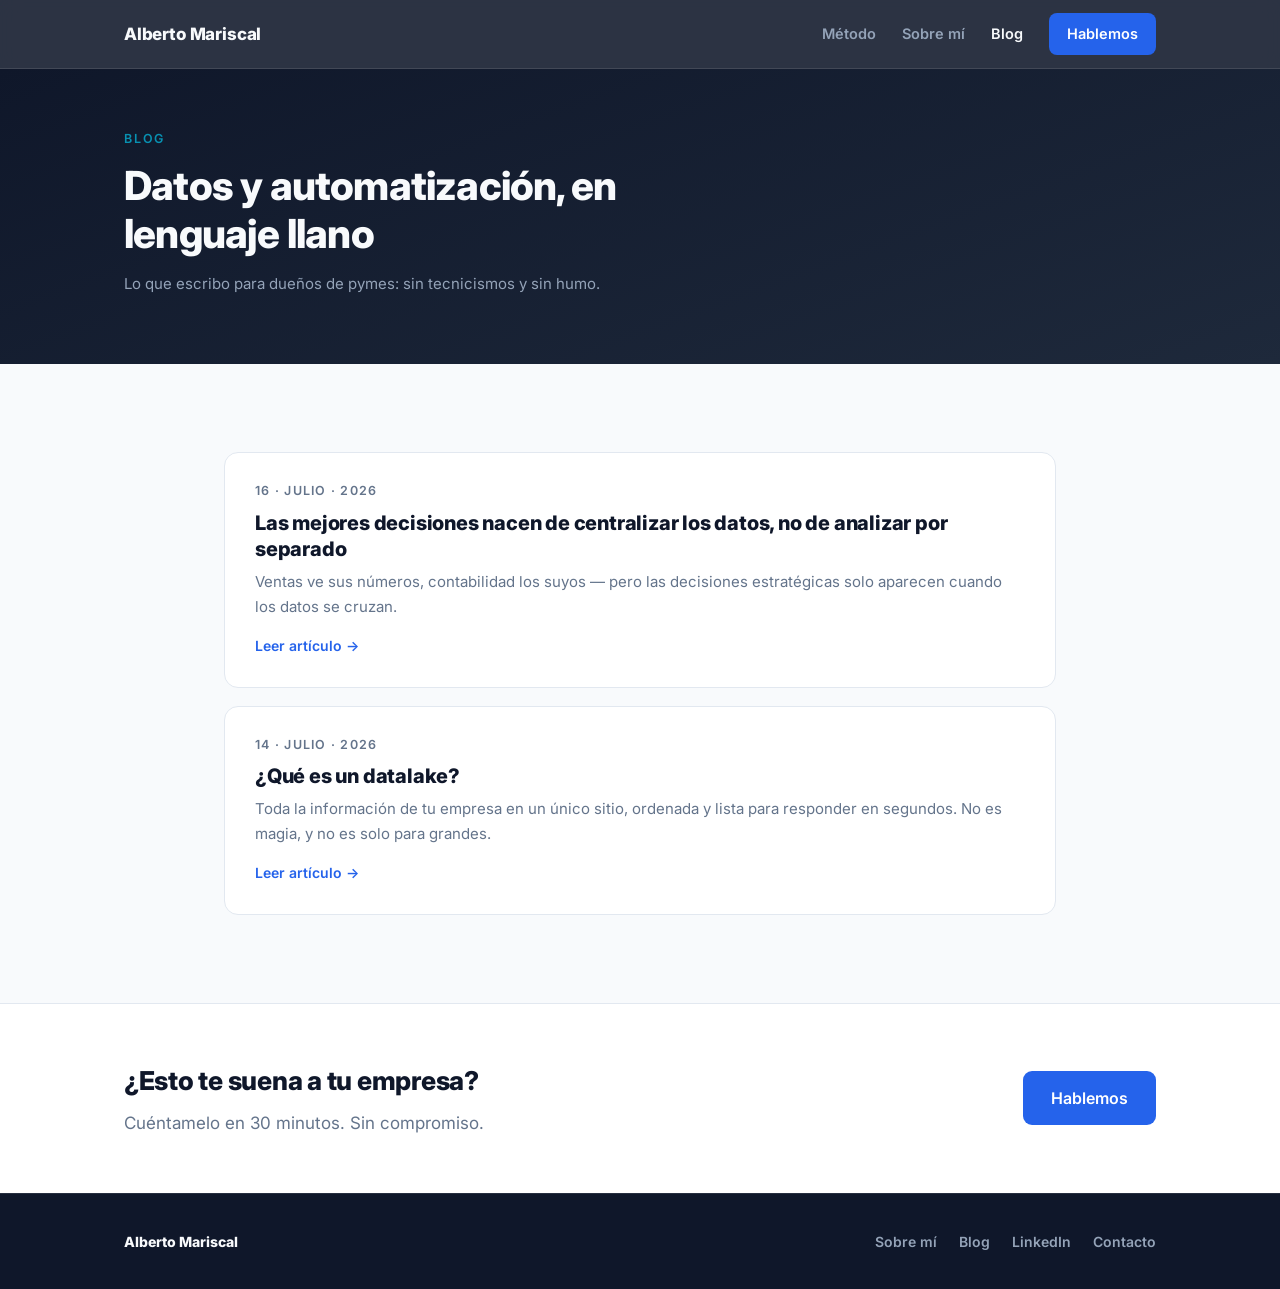
==== blog/index.html @ eb4ed60f "Primera versión de la web de consultoría Sitio generado con el brief inicial, ajustado tras revisión" ====
<!DOCTYPE html>
<html lang="es">
<head>
<meta charset="UTF-8">
<meta name="viewport" content="width=device-width, initial-scale=1">
<title>Blog — Alberto Mariscal</title>
<link rel="preconnect" href="https://fonts.googleapis.com">
<link rel="preconnect" href="https://fonts.gstatic.com" crossorigin>
<link href="https://fonts.googleapis.com/css2?family=Inter:wght@400;600;800&display=swap" rel="stylesheet">
<link rel="stylesheet" href="../styles.css">
<script src="../script.js" defer></script>
</head>
<body>
<header class="site-header">
  <div class="container header-inner">
    <a class="brand" href="../index.html">Alberto Mariscal</a>
    <nav class="nav">
      <a href="../index.html#metodo" class="hide-m">Método</a>
      <a href="../sobre-mi.html">Sobre mí</a>
      <a href="index.html" aria-current="page">Blog</a>
      <a href="../index.html#contacto" class="btn-nav">Hablemos</a>
    </nav>
  </div>
</header>

<div class="page-head">
  <div class="container page-head-inner">
    <p class="kicker">Blog</p>
    <h1>Datos y automatización, en lenguaje llano</h1>
    <p class="meta">Lo que escribo para dueños de pymes: sin tecnicismos y sin humo.</p>
  </div>
</div>

<main class="section">
  <div class="container narrow">
    <div class="post-list single-col">
      <a class="post-card reveal" href="centralizar-los-datos.html">
        <p class="date">16 · Julio · 2026</p>
        <h3>Las mejores decisiones nacen de centralizar los datos, no de analizar por separado</h3>
        <p>Ventas ve sus números, contabilidad los suyos — pero las decisiones estratégicas solo aparecen cuando los datos se cruzan.</p>
        <span class="read">Leer artículo →</span>
      </a>
      <a class="post-card reveal" href="que-es-un-datalake.html">
        <p class="date">14 · Julio · 2026</p>
        <h3>¿Qué es un datalake?</h3>
        <p>Toda la información de tu empresa en un único sitio, ordenada y lista para responder en segundos. No es magia, y no es solo para grandes.</p>
        <span class="read">Leer artículo →</span>
      </a>
    </div>
  </div>
</main>

<div class="cta-band">
  <div class="container cta-band-inner">
    <div>
      <h2>¿Esto te suena a tu empresa?</h2>
      <p>Cuéntamelo en 30 minutos. Sin compromiso.</p>
    </div>
    <a class="btn" href="../index.html#contacto">Hablemos</a>
  </div>
</div>

<footer class="site-footer">
  <div class="container footer-inner">
    <span class="name">Alberto Mariscal</span>
    <div class="footer-links">
      <a href="../sobre-mi.html">Sobre mí</a>
      <a href="index.html">Blog</a>
      <a href="https://www.linkedin.com/in/CAMBIA-ESTE-PERFIL" target="_blank" rel="noopener">LinkedIn</a>
      <a href="../index.html#contacto">Contacto</a>
    </div>
  </div>
</footer>
</body>
</html>
---- styles.css ----
/* Alberto Mariscal — consultoría de datos y automatización */
:root{
  --dark-1:#0F172A;--dark-2:#1E293B;--dark-3:#233045;
  --light:#F8FAFC;
  --accent:#2563EB;--accent-2:#0891B2;
  --text-dark:#0F172A;--text-mid:#64748B;
  --on-dark:#F8FAFC;--on-dark-mid:#94A3B8;
  --line:#E2E8F0;--line-dark:rgba(248,250,252,.1);
}
*{margin:0;padding:0;box-sizing:border-box}
html{-webkit-text-size-adjust:100%;scroll-behavior:smooth}
body{font-family:"Inter",system-ui,-apple-system,sans-serif;background:var(--light);color:var(--text-dark);line-height:1.65;font-size:17px}
a{color:var(--accent);text-decoration:none}
a:hover{color:var(--accent-2)}
img{max-width:100%;display:block}
.container{max-width:1080px;margin:0 auto;padding:0 24px}
.narrow{max-width:880px}

/* ---------- Header ---------- */
.site-header{position:sticky;top:0;z-index:50;background:rgba(15,23,42,.88);backdrop-filter:blur(10px);border-bottom:1px solid var(--line-dark)}
.header-inner{display:flex;align-items:center;justify-content:space-between;height:68px}
.brand{font-weight:800;font-size:17px;letter-spacing:-.01em;color:var(--on-dark)}
.brand:hover{color:var(--on-dark)}
.nav{display:flex;gap:26px;align-items:center}
.nav a{font-weight:600;font-size:14.5px;color:var(--on-dark-mid)}
.nav a:hover,.nav a[aria-current="page"]{color:var(--on-dark)}
.nav .btn-nav{background:var(--accent);color:#fff;padding:9px 18px;border-radius:8px}
.nav .btn-nav:hover{background:#1D4ED8;color:#fff}

/* ---------- Botones ---------- */
.btn{display:inline-block;background:var(--accent);color:#fff;font-weight:600;font-size:16px;padding:14px 28px;border-radius:9px;transition:background .15s}
.btn:hover{background:#1D4ED8;color:#fff}
.btn-outline{display:inline-block;font-weight:600;font-size:16px;padding:13px 26px;border-radius:9px;border:1px solid rgba(248,250,252,.25);color:var(--on-dark)}
.btn-outline:hover{border-color:var(--on-dark);color:var(--on-dark)}
.btn-outline.on-light{border-color:#CBD5E1;color:var(--text-dark)}
.btn-outline.on-light:hover{border-color:var(--accent);color:var(--accent)}

/* ---------- Hero ---------- */
.hero{background:linear-gradient(160deg,var(--dark-1) 0%,var(--dark-2) 100%);color:var(--on-dark);position:relative;overflow:hidden}
.hero::before{content:"";position:absolute;inset:0;background:
  linear-gradient(rgba(248,250,252,.025) 1px,transparent 1px),
  linear-gradient(90deg,rgba(248,250,252,.025) 1px,transparent 1px);
  background-size:56px 56px;pointer-events:none}
.hero-inner{position:relative;display:flex;align-items:center;gap:64px;padding-top:80px;padding-bottom:88px}
.hero-copy{flex:1;min-width:0}
.eyebrow{display:inline-block;font-size:12.5px;font-weight:600;letter-spacing:.14em;text-transform:uppercase;color:var(--accent-2);border:1px solid rgba(8,145,178,.4);border-radius:999px;padding:6px 14px;margin-bottom:22px}
.hero h1{font-weight:800;font-size:54px;line-height:1.1;letter-spacing:-.025em;margin-bottom:20px}
.hero h1 .hl{color:var(--accent-2)}
.hero .sub{font-size:19px;color:var(--on-dark-mid);max-width:54ch;margin-bottom:34px}
.hero .sub strong{color:var(--on-dark);font-weight:600}
.hero-ctas{display:flex;gap:14px;flex-wrap:wrap;align-items:center}
.hero-note{margin-top:18px;font-size:14px;color:var(--on-dark-mid)}
.hero-photo-wrap{flex:none;position:relative}
.hero-photo{width:300px;height:300px;border-radius:24px;object-fit:cover;position:relative;z-index:1;border:1px solid var(--line-dark)}
.hero-photo-wrap::after{content:"";position:absolute;inset:-14px -14px auto auto;width:120px;height:120px;border-radius:20px;border:1px solid rgba(8,145,178,.45);z-index:0}
.hero-photo-wrap::before{content:"";position:absolute;inset:auto auto -14px -14px;width:120px;height:120px;border-radius:20px;background:rgba(37,99,235,.18);z-index:0}
.photo-tag{position:absolute;z-index:2;left:-18px;bottom:26px;background:var(--dark-1);border:1px solid var(--line-dark);border-radius:10px;padding:10px 16px;font-size:13.5px;line-height:1.4}
.photo-tag strong{display:block;font-weight:800;font-size:14.5px}
.photo-tag span{color:var(--on-dark-mid)}

/* ---------- Stats strip ---------- */
.stats{background:var(--dark-1);border-top:1px solid var(--line-dark);color:var(--on-dark);position:relative}
.stats-inner{display:grid;grid-template-columns:repeat(3,1fr);gap:28px;padding-top:40px;padding-bottom:40px}
.stat .num{font-weight:800;font-size:34px;letter-spacing:-.02em;line-height:1.1}
.stat .num em{font-style:normal;color:var(--accent-2)}
.stat p{font-size:14.5px;color:var(--on-dark-mid);margin-top:6px;max-width:30ch}

/* ---------- Secciones ---------- */
.section{padding:88px 0}
.section.alt{background:#fff;border-top:1px solid var(--line);border-bottom:1px solid var(--line)}
.kicker{font-size:12.5px;font-weight:600;letter-spacing:.14em;text-transform:uppercase;color:var(--accent);margin-bottom:12px}
.section h2{font-weight:800;font-size:36px;letter-spacing:-.02em;line-height:1.2;margin-bottom:14px;max-width:24ch}
.section .lead-sub{color:var(--text-mid);font-size:18px;max-width:60ch;margin-bottom:48px}

/* ---------- Dolores ---------- */
.pain-grid{display:grid;grid-template-columns:repeat(2,1fr);gap:18px}
.pain{background:#fff;border:1px solid var(--line);border-radius:14px;padding:26px 28px}
.section.alt .pain{background:var(--light)}
.pain .mark{width:34px;height:34px;border-radius:9px;background:rgba(37,99,235,.1);color:var(--accent);font-weight:800;font-size:15px;display:flex;align-items:center;justify-content:center;margin-bottom:16px}
.pain h3{font-weight:800;font-size:18px;letter-spacing:-.01em;margin-bottom:8px;line-height:1.35}
.pain p{font-size:15px;color:var(--text-mid)}
.pain-cta{margin-top:36px;font-size:16.5px}
.pain-cta strong{font-weight:800}

/* ---------- Roadmap / método ---------- */
.roadmap{display:grid;grid-template-columns:repeat(4,1fr);gap:0;margin:52px 0 8px;position:relative}
.roadmap::before{content:"";position:absolute;top:17px;left:12.5%;right:12.5%;height:2px;background:var(--line)}
.step{position:relative;padding:0 18px;text-align:center}
.step .dot{width:36px;height:36px;border-radius:50%;margin:0 auto 18px;display:flex;align-items:center;justify-content:center;font-weight:800;font-size:14px;position:relative;z-index:1;background:#fff;border:2px solid var(--line);color:var(--text-mid)}
.step.done .dot{background:var(--accent);border-color:var(--accent);color:#fff}
.step.current .dot{background:#fff;border-color:var(--accent);color:var(--accent);box-shadow:0 0 0 5px rgba(37,99,235,.14)}
.step .when{font-size:12px;font-weight:600;letter-spacing:.1em;text-transform:uppercase;color:var(--accent-2);margin-bottom:6px}
.step h4{font-weight:800;font-size:16.5px;letter-spacing:-.01em;margin-bottom:6px;line-height:1.3}
.step p{font-size:14px;color:var(--text-mid)}
.progress-wrap{max-width:560px;margin:44px auto 0;text-align:center}
.progress-label{display:flex;justify-content:space-between;font-size:13px;font-weight:600;color:var(--text-mid);margin-bottom:8px}
.progress-label .pl-right{color:var(--accent)}
.progress-bar{height:8px;border-radius:999px;background:var(--line);overflow:hidden}
.progress-fill{height:100%;width:0;border-radius:999px;background:linear-gradient(90deg,var(--accent),var(--accent-2));transition:width 1.2s cubic-bezier(.22,1,.36,1)}

/* ---------- Veredicto (3 salidas) ---------- */
.verdict-grid{display:grid;grid-template-columns:repeat(3,1fr);gap:18px;margin-top:44px}
.verdict{border:1px solid var(--line);border-radius:14px;padding:28px;background:#fff}
.verdict .tag{display:inline-block;font-size:11.5px;font-weight:600;letter-spacing:.12em;text-transform:uppercase;border-radius:999px;padding:5px 12px;margin-bottom:16px}
.verdict:nth-child(1) .tag{background:rgba(37,99,235,.1);color:var(--accent)}
.verdict:nth-child(2) .tag{background:rgba(8,145,178,.1);color:var(--accent-2)}
.verdict:nth-child(3) .tag{background:rgba(15,23,42,.06);color:var(--text-dark)}
.verdict h3{font-weight:800;font-size:19px;letter-spacing:-.01em;margin-bottom:8px}
.verdict p{font-size:15px;color:var(--text-mid)}

/* ---------- Implementación / hitos ---------- */
.milestones{margin-top:44px;display:grid;gap:0}
.milestone{display:flex;gap:22px;position:relative;padding-bottom:34px}
.milestone:last-child{padding-bottom:0}
.milestone::before{content:"";position:absolute;left:17px;top:38px;bottom:4px;width:2px;background:var(--line)}
.milestone:last-child::before{display:none}
.m-dot{flex:none;width:36px;height:36px;border-radius:50%;display:flex;align-items:center;justify-content:center;font-weight:800;font-size:14px;background:#fff;border:2px solid var(--line);color:var(--text-mid);position:relative;z-index:1}
.milestone.done .m-dot{background:var(--accent);border-color:var(--accent);color:#fff}
.m-body h4{font-weight:800;font-size:17px;letter-spacing:-.01em}
.m-body .m-state{display:inline-block;font-size:11.5px;font-weight:600;letter-spacing:.1em;text-transform:uppercase;border-radius:999px;padding:3px 10px;margin-left:10px;vertical-align:2px}
.m-state.ok{background:rgba(8,145,178,.1);color:var(--accent-2)}
.m-state.wip{background:rgba(37,99,235,.1);color:var(--accent)}
.m-body p{font-size:15px;color:var(--text-mid);margin-top:5px;max-width:56ch}

/* ---------- Diferencial (comparativa) ---------- */
.compare{display:grid;grid-template-columns:repeat(3,1fr);gap:18px;margin-top:44px}
.comp{border:1px solid var(--line);border-radius:14px;padding:28px;background:#fff}
.comp.me{border-color:var(--accent);box-shadow:0 8px 30px rgba(37,99,235,.1)}
.comp h3{font-weight:800;font-size:17px;letter-spacing:-.01em;margin-bottom:16px}
.comp.me h3{color:var(--accent)}
.comp ul{list-style:none;display:grid;gap:11px}
.comp li{font-size:14.5px;color:var(--text-mid);padding-left:22px;position:relative}
.comp li::before{content:"—";position:absolute;left:0;color:#CBD5E1}
.comp.me li{color:var(--text-dark)}
.comp.me li::before{content:"✓";color:var(--accent-2);font-weight:800}

/* ---------- Garantía ---------- */
.guarantee{background:linear-gradient(160deg,var(--dark-1) 0%,var(--dark-2) 100%);color:var(--on-dark)}
.guarantee-inner{padding-top:72px;padding-bottom:72px;text-align:center}
.guarantee .kicker{color:var(--accent-2)}
.guarantee h2{font-weight:800;font-size:34px;letter-spacing:-.02em;line-height:1.25;max-width:26ch;margin:0 auto 16px}
.guarantee p{color:var(--on-dark-mid);max-width:56ch;margin:0 auto 32px}

/* ---------- Sobre mí teaser ---------- */
.about-teaser{display:flex;gap:56px;align-items:center}
.about-teaser .photo{width:240px;flex:none;border-radius:18px;overflow:hidden}
.about-teaser .photo img{width:100%;aspect-ratio:1/1;object-fit:cover}
.about-teaser p{color:var(--text-mid);margin-bottom:18px;max-width:56ch}
.about-teaser p strong{color:var(--text-dark)}

/* ---------- Blog cards ---------- */
.post-list{display:grid;grid-template-columns:1fr 1fr;gap:18px}
.post-list.single-col{grid-template-columns:1fr}
.post-card{display:block;background:#fff;border:1px solid var(--line);border-radius:14px;padding:28px 30px;color:var(--text-dark);transition:border-color .15s,transform .15s}
.post-card:hover{border-color:var(--accent);color:var(--text-dark);transform:translateY(-2px)}
.post-card .date{font-size:12.5px;font-weight:600;letter-spacing:.1em;text-transform:uppercase;color:var(--text-mid);margin-bottom:8px}
.post-card h3{font-weight:800;font-size:20px;letter-spacing:-.01em;line-height:1.3;margin-bottom:8px}
.post-card p{color:var(--text-mid);font-size:15px}
.post-card .read{display:inline-block;margin-top:14px;font-weight:600;font-size:14px;color:var(--accent)}

/* ---------- Contacto ---------- */
.contact{background:linear-gradient(160deg,var(--dark-1) 0%,var(--dark-2) 100%);color:var(--on-dark)}
.contact-inner{display:grid;grid-template-columns:1fr 1fr;gap:64px;padding-top:88px;padding-bottom:88px}
.contact .kicker{color:var(--accent-2)}
.contact h2{font-weight:800;font-size:36px;letter-spacing:-.02em;line-height:1.2;margin-bottom:16px}
.contact .contact-sub{color:var(--on-dark-mid);margin-bottom:30px;max-width:44ch}
.contact-alt{display:grid;gap:14px}
.contact-alt a{display:flex;align-items:center;gap:14px;border:1px solid var(--line-dark);border-radius:12px;padding:16px 20px;color:var(--on-dark);font-weight:600;font-size:15.5px}
.contact-alt a:hover{border-color:var(--accent-2);color:var(--on-dark)}
.contact-alt .ico{flex:none;width:34px;height:34px;border-radius:9px;background:rgba(37,99,235,.16);color:var(--accent-2);display:flex;align-items:center;justify-content:center;font-weight:800;font-size:13px}
.contact-alt small{display:block;font-weight:400;color:var(--on-dark-mid);font-size:13px}
.form{display:grid;gap:14px}
.form label{font-size:13.5px;font-weight:600;color:var(--on-dark-mid);display:grid;gap:7px}
.form input,.form textarea{width:100%;background:rgba(248,250,252,.05);border:1px solid var(--line-dark);border-radius:9px;padding:13px 15px;color:var(--on-dark);font:inherit;font-size:15px}
.form input:focus,.form textarea:focus{outline:none;border-color:var(--accent)}
.form textarea{min-height:110px;resize:vertical}
.form .btn{width:100%;text-align:center;border:none;cursor:pointer;font-family:inherit}
.form-note{font-size:13px;color:var(--on-dark-mid)}

/* ---------- Página interior ---------- */
.page-head{background:linear-gradient(160deg,var(--dark-1) 0%,var(--dark-2) 100%);color:var(--on-dark)}
.page-head-inner{padding-top:60px;padding-bottom:68px}
.page-head .kicker{color:var(--accent-2)}
.page-head h1{font-weight:800;font-size:40px;line-height:1.2;letter-spacing:-.02em;max-width:24ch}
.page-head .meta{margin-top:14px;font-size:15px;color:var(--on-dark-mid)}
.prose{max-width:680px;padding-top:64px;padding-bottom:88px}
.prose p{margin-bottom:24px}
.prose p:last-child{margin-bottom:0}
.prose .lead{font-size:19px;font-weight:600;line-height:1.6}
.prose h2{font-weight:800;font-size:22px;letter-spacing:-.01em;margin:40px 0 14px}
.prose figure{margin:36px 0}
.prose figure img{border-radius:12px;border:1px solid var(--line)}
.prose figcaption{margin-top:10px;font-size:14px;color:var(--text-mid)}
.about-layout{display:flex;gap:56px;align-items:flex-start;padding-top:64px;padding-bottom:40px}
.about-photo{width:230px;flex:none;border-radius:16px;overflow:hidden}
.about-photo img{width:100%;aspect-ratio:1/1;object-fit:cover}
.about-body{max-width:600px}
.about-body p{margin-bottom:24px}
.about-facts{display:grid;grid-template-columns:repeat(3,1fr);gap:18px;padding-top:24px;padding-bottom:88px}
.fact{border:1px solid var(--line);border-radius:14px;padding:24px 26px;background:#fff}
.fact h3{font-weight:800;font-size:16.5px;letter-spacing:-.01em;margin-bottom:6px}
.fact p{font-size:14.5px;color:var(--text-mid)}

/* ---------- CTA banda final de páginas interiores ---------- */
.cta-band{background:#fff;border-top:1px solid var(--line)}
.cta-band-inner{padding-top:56px;padding-bottom:56px;display:flex;align-items:center;justify-content:space-between;gap:32px;flex-wrap:wrap}
.cta-band h2{font-weight:800;font-size:26px;letter-spacing:-.01em;max-width:26ch}
.cta-band p{color:var(--text-mid);margin-top:6px}

/* ---------- Footer ---------- */
.site-footer{background:var(--dark-1);color:var(--on-dark-mid);border-top:1px solid var(--line-dark)}
.footer-inner{display:flex;align-items:center;justify-content:space-between;gap:20px;padding-top:36px;padding-bottom:36px;font-size:14px;flex-wrap:wrap}
.footer-inner .name{font-weight:800;color:var(--on-dark)}
.footer-links{display:flex;gap:22px}
.footer-links a{color:var(--on-dark-mid);font-weight:600}
.footer-links a:hover{color:var(--on-dark)}

/* ---------- Reveal ---------- */
.reveal{opacity:0;transform:translateY(18px);transition:opacity .6s ease,transform .6s ease}
.reveal.in{opacity:1;transform:none}

/* ---------- Responsive ---------- */
@media (max-width:900px){
  .pain-grid,.verdict-grid,.compare{grid-template-columns:1fr 1fr}
  .roadmap{grid-template-columns:1fr 1fr;gap:32px 0}
  .roadmap::before{display:none}
  .contact-inner{grid-template-columns:1fr;gap:48px}
}
@media (max-width:680px){
  .hero-inner{flex-direction:column-reverse;text-align:center;gap:44px;padding-top:56px;padding-bottom:64px}
  .hero h1{font-size:38px}
  .hero .sub{margin-left:auto;margin-right:auto}
  .hero-ctas{justify-content:center}
  .hero-photo{width:230px;height:230px}
  .photo-tag{left:50%;transform:translateX(-50%);bottom:-18px;white-space:nowrap}
  .stats-inner{grid-template-columns:1fr;gap:22px;padding-top:32px;padding-bottom:32px}
  .section{padding:60px 0}
  .section h2{font-size:28px}
  .pain-grid,.verdict-grid,.compare,.roadmap{grid-template-columns:1fr}
  .step{text-align:left;display:flex;gap:16px;padding:0}
  .step .dot{margin:0}
  .about-teaser,.about-layout{flex-direction:column;gap:36px}
  .about-facts{grid-template-columns:1fr}
  .post-list{grid-template-columns:1fr}
  .page-head h1{font-size:29px}
  .nav{gap:14px}
  .nav .hide-m{display:none}
  .guarantee h2,.contact h2{font-size:27px}
}
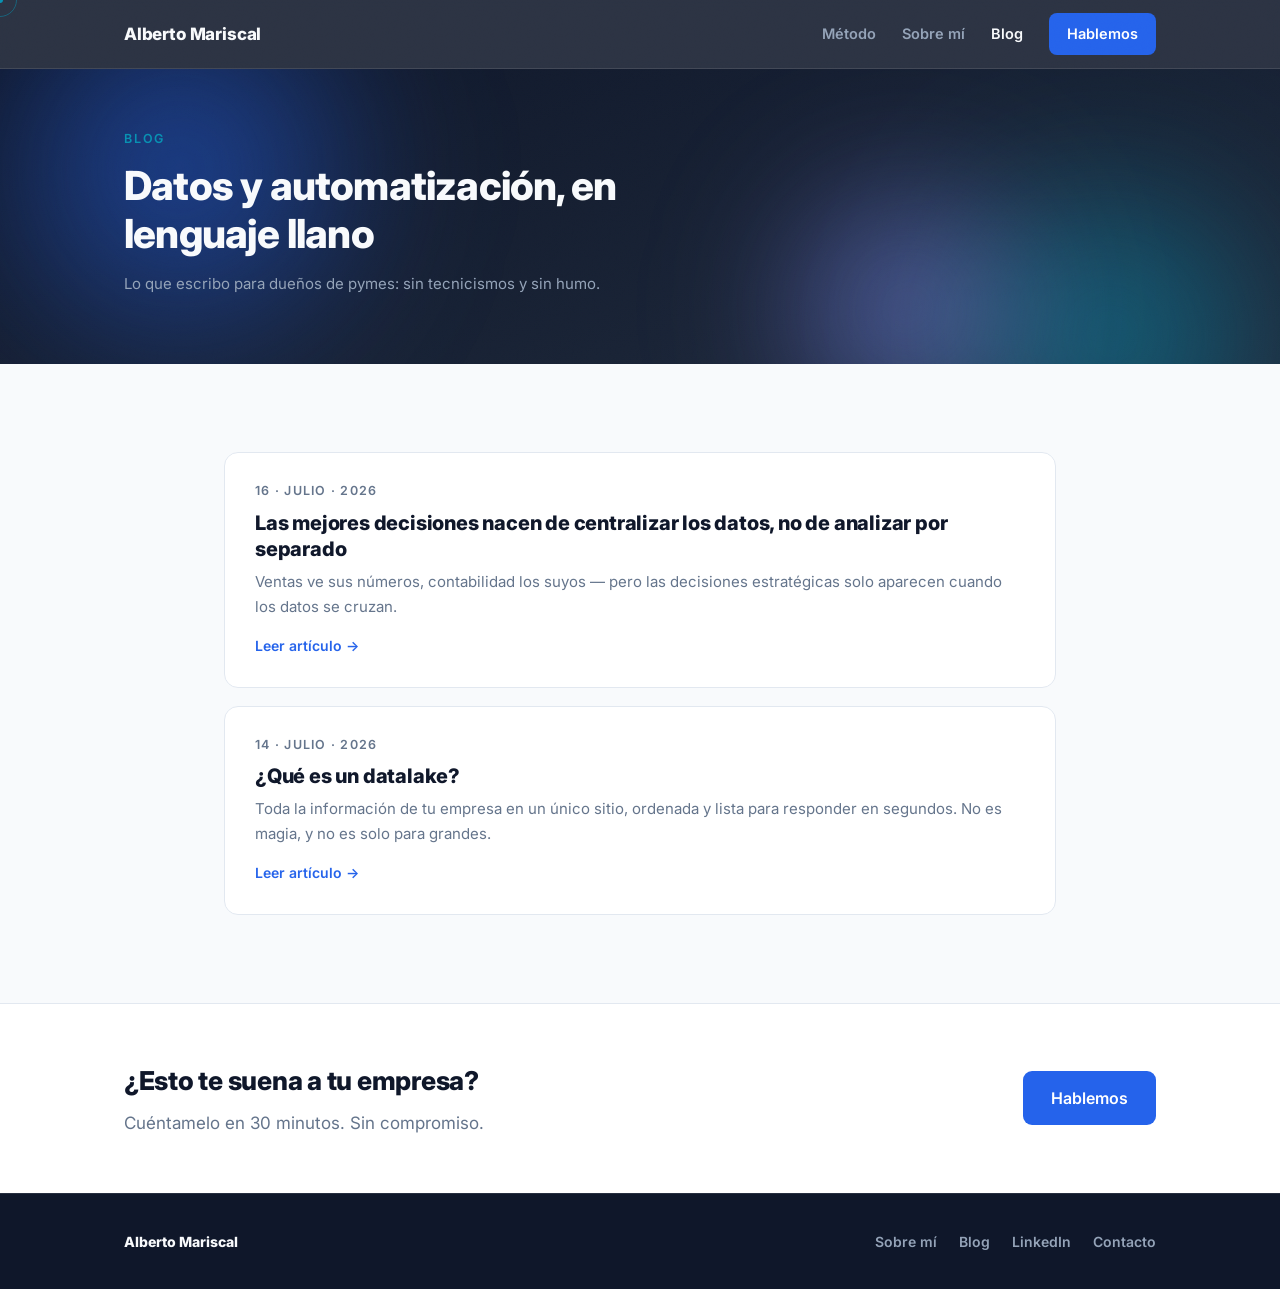
==== commit 74aaca76: "Rediseño visual: fondo aurora animado, cursor personalizado, botones magnéticos Añade capa de dinami" ====
--- a/blog/index.html
+++ b/blog/index.html
@@ -11,6 +11,8 @@
 <script src="../script.js" defer></script>
 </head>
 <body>
+<div class="scroll-progress"></div>
+<div class="grain"></div>
 <header class="site-header">
   <div class="container header-inner">
     <a class="brand" href="../index.html">Alberto Mariscal</a>
@@ -24,6 +26,7 @@
 </header>
 
 <div class="page-head">
+  <div class="aurora"><span></span><span></span><span></span></div>
   <div class="container page-head-inner">
     <p class="kicker">Blog</p>
     <h1>Datos y automatización, en lenguaje llano</h1>
@@ -66,7 +69,7 @@
     <div class="footer-links">
       <a href="../sobre-mi.html">Sobre mí</a>
       <a href="index.html">Blog</a>
-      <a href="https://www.linkedin.com/in/CAMBIA-ESTE-PERFIL" target="_blank" rel="noopener">LinkedIn</a>
+      <a href="https://www.linkedin.com/in/albertolmariscal/" target="_blank" rel="noopener">LinkedIn</a>
       <a href="../index.html#contacto">Contacto</a>
     </div>
   </div>
--- a/styles.css
+++ b/styles.css
@@ -40,8 +40,32 @@
 .hero::before{content:"";position:absolute;inset:0;background:
   linear-gradient(rgba(248,250,252,.025) 1px,transparent 1px),
   linear-gradient(90deg,rgba(248,250,252,.025) 1px,transparent 1px);
-  background-size:56px 56px;pointer-events:none}
-.hero-inner{position:relative;display:flex;align-items:center;gap:64px;padding-top:80px;padding-bottom:88px}
+  background-size:56px 56px;pointer-events:none;z-index:1}
+.hero-inner{position:relative;z-index:2;display:flex;align-items:center;gap:64px;padding-top:80px;padding-bottom:88px}
+
+/* ---------- Aurora (fondo animado del hero) ---------- */
+.aurora{position:absolute;inset:0;overflow:hidden;pointer-events:none;z-index:0}
+.aurora span{position:absolute;border-radius:50%;filter:blur(60px);opacity:.6;mix-blend-mode:screen;will-change:transform}
+.aurora span:nth-child(1){width:520px;height:520px;background:radial-gradient(circle,var(--accent) 0%,transparent 65%);top:-160px;left:-80px;animation:auroraFloat1 22s ease-in-out infinite}
+.aurora span:nth-child(2){width:460px;height:460px;background:radial-gradient(circle,var(--accent-2) 0%,transparent 65%);bottom:-200px;right:-60px;animation:auroraFloat2 26s ease-in-out infinite}
+.aurora span:nth-child(3){width:360px;height:360px;background:radial-gradient(circle,#818CF8 0%,transparent 65%);top:20%;right:15%;animation:auroraFloat3 30s ease-in-out infinite}
+@keyframes auroraFloat1{0%,100%{transform:translate(0,0) scale(1)}50%{transform:translate(60px,40px) scale(1.15)}}
+@keyframes auroraFloat2{0%,100%{transform:translate(0,0) scale(1)}50%{transform:translate(-50px,-30px) scale(1.1)}}
+@keyframes auroraFloat3{0%,100%{transform:translate(0,0) scale(1)}50%{transform:translate(-40px,50px) scale(.9)}}
+
+/* ---------- Textura de grano ---------- */
+.grain{position:fixed;inset:0;z-index:9998;pointer-events:none;opacity:.035;mix-blend-mode:overlay;
+  background-image:url("data:image/svg+xml;utf8,<svg xmlns='http://www.w3.org/2000/svg' width='120' height='120'><filter id='n'><feTurbulence type='fractalNoise' baseFrequency='0.85' numOctaves='2' stitchTiles='stitch'/></filter><rect width='100%25' height='100%25' filter='url(%23n)'/></svg>")}
+
+/* ---------- Barra de progreso de scroll ---------- */
+.scroll-progress{position:fixed;top:0;left:0;height:3px;width:0%;background:linear-gradient(90deg,var(--accent),var(--accent-2));z-index:9999;transition:width .1s linear}
+
+/* ---------- Cursor personalizado (solo desktop con puntero fino) ---------- */
+.cursor-dot,.cursor-ring{position:fixed;top:0;left:0;pointer-events:none;z-index:9997;border-radius:50%;transform:translate(-50%,-50%)}
+.cursor-dot{width:6px;height:6px;background:var(--accent-2)}
+.cursor-ring{width:34px;height:34px;border:1.5px solid rgba(8,145,178,.5);transition:width .2s,height .2s,border-color .2s,opacity .2s}
+.cursor-ring.hovering{width:52px;height:52px;border-color:var(--accent-2);background:rgba(8,145,178,.08)}
+body.has-custom-cursor,body.has-custom-cursor a,body.has-custom-cursor button{cursor:none}
 .hero-copy{flex:1;min-width:0}
 .eyebrow{display:inline-block;font-size:12.5px;font-weight:600;letter-spacing:.14em;text-transform:uppercase;color:var(--accent-2);border:1px solid rgba(8,145,178,.4);border-radius:999px;padding:6px 14px;margin-bottom:22px}
 .hero h1{font-weight:800;font-size:54px;line-height:1.1;letter-spacing:-.025em;margin-bottom:20px}
@@ -178,8 +202,8 @@
 .form-note{font-size:13px;color:var(--on-dark-mid)}
 
 /* ---------- Página interior ---------- */
-.page-head{background:linear-gradient(160deg,var(--dark-1) 0%,var(--dark-2) 100%);color:var(--on-dark)}
-.page-head-inner{padding-top:60px;padding-bottom:68px}
+.page-head{background:linear-gradient(160deg,var(--dark-1) 0%,var(--dark-2) 100%);color:var(--on-dark);position:relative;overflow:hidden}
+.page-head-inner{position:relative;z-index:2;padding-top:60px;padding-bottom:68px}
 .page-head .kicker{color:var(--accent-2)}
 .page-head h1{font-weight:800;font-size:40px;line-height:1.2;letter-spacing:-.02em;max-width:24ch}
 .page-head .meta{margin-top:14px;font-size:15px;color:var(--on-dark-mid)}
@@ -216,8 +240,18 @@
 .footer-links a:hover{color:var(--on-dark)}
 
 /* ---------- Reveal ---------- */
-.reveal{opacity:0;transform:translateY(18px);transition:opacity .6s ease,transform .6s ease}
-.reveal.in{opacity:1;transform:none}
+.reveal{opacity:0;transform:translateY(22px) scale(.985);filter:blur(4px);transition:opacity .7s cubic-bezier(.16,1,.3,1),transform .7s cubic-bezier(.16,1,.3,1),filter .7s cubic-bezier(.16,1,.3,1)}
+.reveal.in{opacity:1;transform:none;filter:blur(0)}
+
+/* ---------- Botones magnéticos ---------- */
+.btn,.btn-outline{position:relative;will-change:transform;transition:background .15s,transform .2s cubic-bezier(.16,1,.3,1),box-shadow .2s}
+.btn:hover{box-shadow:0 10px 30px -8px rgba(37,99,235,.5)}
+
+@media (prefers-reduced-motion:reduce){
+  .reveal{opacity:1;transform:none;filter:none;transition:none}
+  .aurora span{animation:none}
+  .btn,.btn-outline{transition:none}
+}
 
 /* ---------- Responsive ---------- */
 @media (max-width:900px){
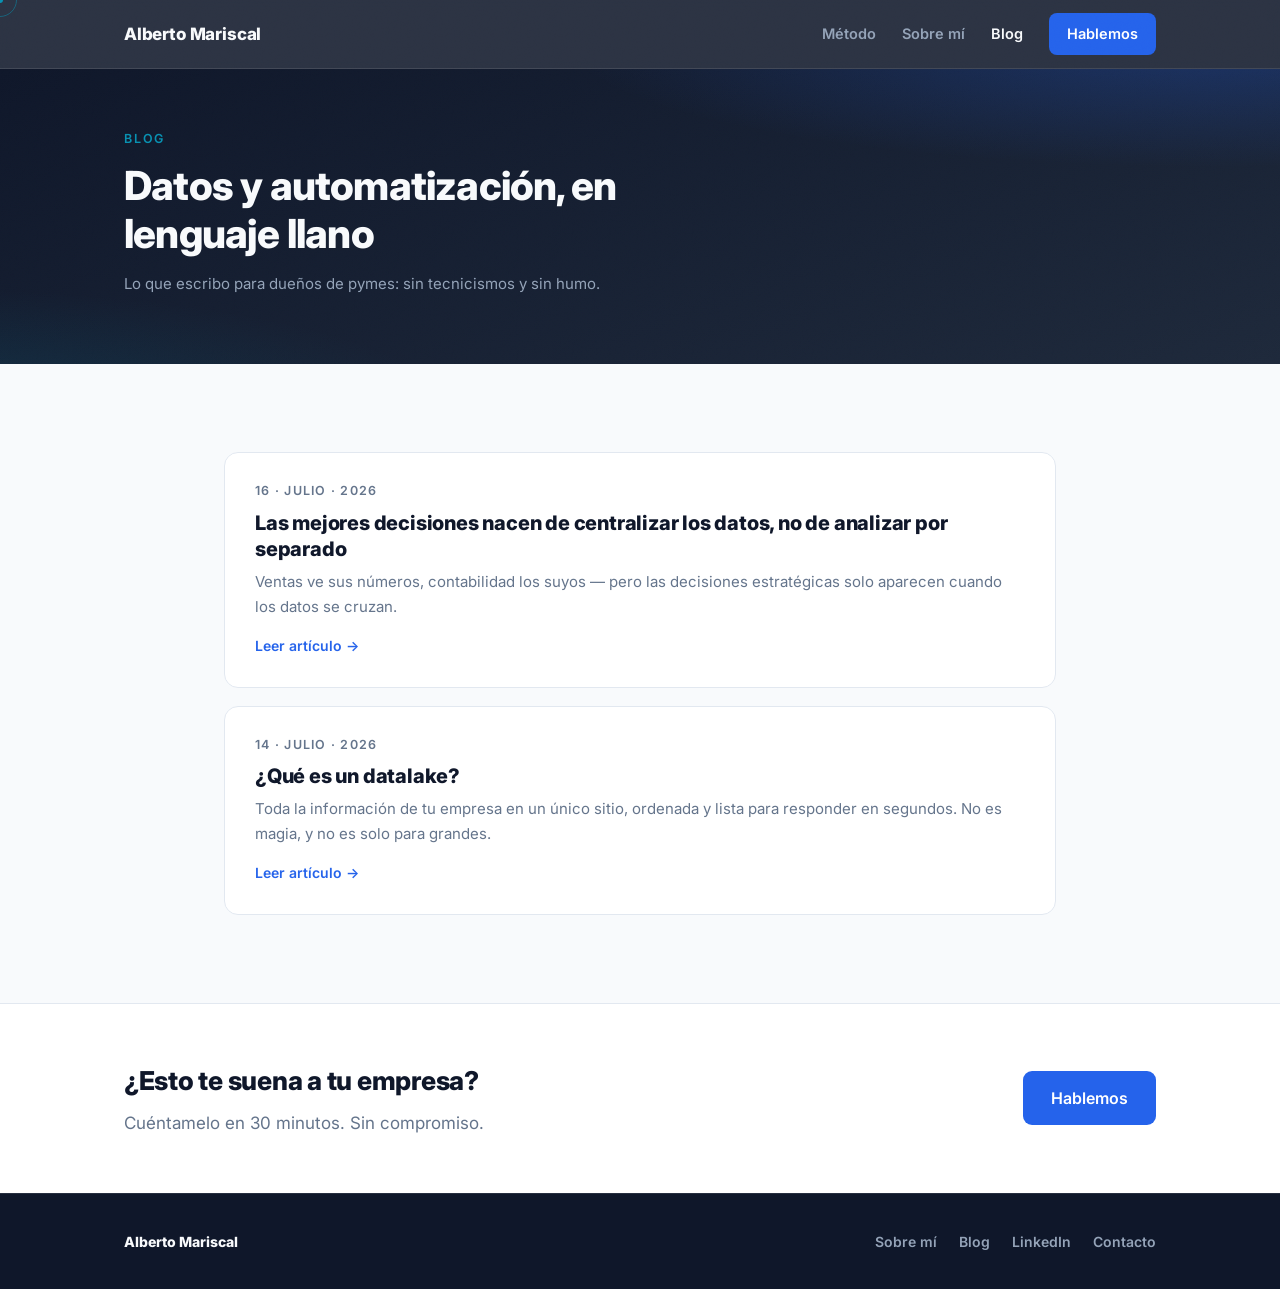
==== commit e3bc4db8: "Sustituye las "bolas" de gradiente por un wash de marca más cuidado El efecto anterior (3 círculos b" ====
--- a/blog/index.html
+++ b/blog/index.html
@@ -26,7 +26,7 @@
 </header>
 
 <div class="page-head">
-  <div class="aurora"><span></span><span></span><span></span></div>
+  <div class="aurora"><div class="spot"></div></div>
   <div class="container page-head-inner">
     <p class="kicker">Blog</p>
     <h1>Datos y automatización, en lenguaje llano</h1>
--- a/styles.css
+++ b/styles.css
@@ -43,15 +43,24 @@
   background-size:56px 56px;pointer-events:none;z-index:1}
 .hero-inner{position:relative;z-index:2;display:flex;align-items:center;gap:64px;padding-top:80px;padding-bottom:88px}
 
-/* ---------- Aurora (fondo animado del hero) ---------- */
+/* ---------- Fondo (wash de dos tonos, muy lento, sin "bolas") ---------- */
 .aurora{position:absolute;inset:0;overflow:hidden;pointer-events:none;z-index:0}
-.aurora span{position:absolute;border-radius:50%;filter:blur(60px);opacity:.6;mix-blend-mode:screen;will-change:transform}
-.aurora span:nth-child(1){width:520px;height:520px;background:radial-gradient(circle,var(--accent) 0%,transparent 65%);top:-160px;left:-80px;animation:auroraFloat1 22s ease-in-out infinite}
-.aurora span:nth-child(2){width:460px;height:460px;background:radial-gradient(circle,var(--accent-2) 0%,transparent 65%);bottom:-200px;right:-60px;animation:auroraFloat2 26s ease-in-out infinite}
-.aurora span:nth-child(3){width:360px;height:360px;background:radial-gradient(circle,#818CF8 0%,transparent 65%);top:20%;right:15%;animation:auroraFloat3 30s ease-in-out infinite}
-@keyframes auroraFloat1{0%,100%{transform:translate(0,0) scale(1)}50%{transform:translate(60px,40px) scale(1.15)}}
-@keyframes auroraFloat2{0%,100%{transform:translate(0,0) scale(1)}50%{transform:translate(-50px,-30px) scale(1.1)}}
-@keyframes auroraFloat3{0%,100%{transform:translate(0,0) scale(1)}50%{transform:translate(-40px,50px) scale(.9)}}
+.aurora::before,.aurora::after{content:"";position:absolute;inset:-20%;background-repeat:no-repeat}
+.aurora::before{
+  background:radial-gradient(60% 50% at 82% 8%,rgba(37,99,235,.28) 0%,transparent 60%);
+  animation:washDrift1 46s ease-in-out infinite;
+}
+.aurora::after{
+  background:radial-gradient(50% 45% at 8% 95%,rgba(8,145,178,.16) 0%,transparent 62%);
+  animation:washDrift2 54s ease-in-out infinite;
+}
+@keyframes washDrift1{0%,100%{transform:translate(0,0)}50%{transform:translate(-3%,4%)}}
+@keyframes washDrift2{0%,100%{transform:translate(0,0)}50%{transform:translate(3%,-3%)}}
+
+/* Foco que sigue al cursor — sutil, solo se ve donde está el ratón */
+.aurora .spot{position:absolute;inset:0;opacity:0;transition:opacity .4s ease;
+  background:radial-gradient(320px circle at var(--mx,50%) var(--my,50%),rgba(129,140,248,.16),transparent 70%)}
+.hero:hover .aurora .spot,.page-head:hover .aurora .spot{opacity:1}
 
 /* ---------- Textura de grano ---------- */
 .grain{position:fixed;inset:0;z-index:9998;pointer-events:none;opacity:.035;mix-blend-mode:overlay;
@@ -66,6 +75,19 @@
 .cursor-ring{width:34px;height:34px;border:1.5px solid rgba(8,145,178,.5);transition:width .2s,height .2s,border-color .2s,opacity .2s}
 .cursor-ring.hovering{width:52px;height:52px;border-color:var(--accent-2);background:rgba(8,145,178,.08)}
 body.has-custom-cursor,body.has-custom-cursor a,body.has-custom-cursor button{cursor:none}
+
+/* ---------- Transición de bloque al hacer scroll ---------- */
+.sec-fade{opacity:0;transform:translateY(34px) scale(.978);transition:opacity 1s cubic-bezier(.16,1,.3,1),transform 1s cubic-bezier(.16,1,.3,1)}
+.sec-fade.sec-in{opacity:1;transform:none}
+@media (prefers-reduced-motion:reduce){.sec-fade{opacity:1;transform:none;transition:none}}
+
+/* ---------- Costuras suaves entre bloques oscuros y claros ---------- */
+.stats{position:relative}
+.stats::after{content:"";position:absolute;left:0;right:0;bottom:-1px;height:90px;background:linear-gradient(var(--dark-1),var(--light));pointer-events:none}
+.guarantee{position:relative}
+.guarantee::before{content:"";position:absolute;left:0;right:0;top:-1px;height:70px;background:linear-gradient(var(--light),var(--dark-1));pointer-events:none}
+.contact{position:relative}
+.contact::before{content:"";position:absolute;left:0;right:0;top:-1px;height:70px;background:linear-gradient(#fff,var(--dark-1));pointer-events:none}
 .hero-copy{flex:1;min-width:0}
 .eyebrow{display:inline-block;font-size:12.5px;font-weight:600;letter-spacing:.14em;text-transform:uppercase;color:var(--accent-2);border:1px solid rgba(8,145,178,.4);border-radius:999px;padding:6px 14px;margin-bottom:22px}
 .hero h1{font-weight:800;font-size:54px;line-height:1.1;letter-spacing:-.025em;margin-bottom:20px}
@@ -249,7 +271,7 @@
 
 @media (prefers-reduced-motion:reduce){
   .reveal{opacity:1;transform:none;filter:none;transition:none}
-  .aurora span{animation:none}
+  .aurora::before,.aurora::after{animation:none}
   .btn,.btn-outline{transition:none}
 }
 
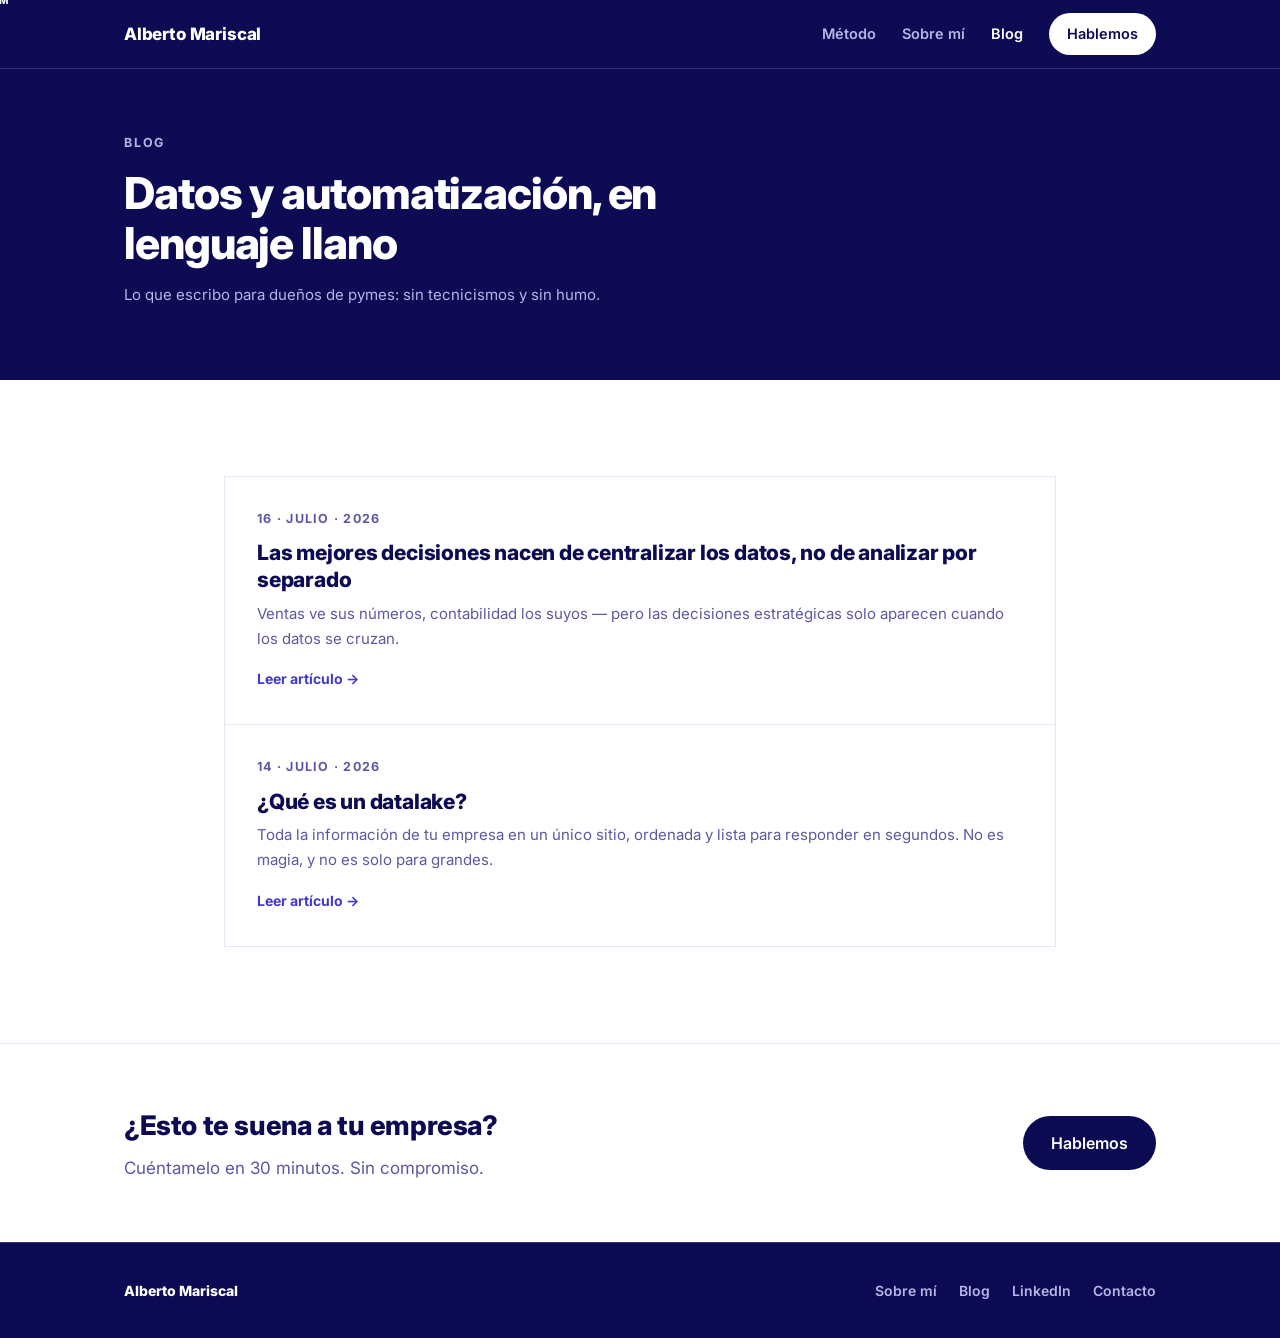
==== commit 07c68433: "Rediseño visual inspirado en the-cocktail.com: paleta plana sin degradados - Sustituye la paleta con" ====
--- a/blog/index.html
+++ b/blog/index.html
@@ -26,7 +26,6 @@
 </header>
 
 <div class="page-head">
-  <div class="aurora"><div class="spot"></div></div>
   <div class="container page-head-inner">
     <p class="kicker">Blog</p>
     <h1>Datos y automatización, en lenguaje llano</h1>
--- a/styles.css
+++ b/styles.css
@@ -1,79 +1,84 @@
-/* Alberto Mariscal — consultoría de datos y automatización */
+/* Alberto Mariscal — consultoría de datos y automatización
+   Paleta inspirada en the-cocktail.com: azul marino sólido y plano, blanco puro,
+   contraste duro (nunca degradados), tipografía enorme, tags en píldora. */
 :root{
-  --dark-1:#0F172A;--dark-2:#1E293B;--dark-3:#233045;
-  --light:#F8FAFC;
-  --accent:#2563EB;--accent-2:#0891B2;
-  --text-dark:#0F172A;--text-mid:#64748B;
-  --on-dark:#F8FAFC;--on-dark-mid:#94A3B8;
-  --line:#E2E8F0;--line-dark:rgba(248,250,252,.1);
+  --navy:#0C0A52;
+  --white:#FFFFFF;
+  --ink:#0C0A52;
+  --text-mid:#5B58A0;
+  --on-navy:#FFFFFF;
+  --on-navy-mid:#B7B4E6;
+  --line:#E6E4F5;
+  --line-dark:rgba(255,255,255,.16);
+  --accent:#4338CA;
+  --accent-hover:#332C9E;
 }
 *{margin:0;padding:0;box-sizing:border-box}
 html{-webkit-text-size-adjust:100%;scroll-behavior:smooth}
-body{font-family:"Inter",system-ui,-apple-system,sans-serif;background:var(--light);color:var(--text-dark);line-height:1.65;font-size:17px}
+body{font-family:"Inter",system-ui,-apple-system,sans-serif;background:var(--white);color:var(--ink);line-height:1.65;font-size:17px}
 a{color:var(--accent);text-decoration:none}
-a:hover{color:var(--accent-2)}
+a:hover{color:var(--accent-hover)}
 img{max-width:100%;display:block}
 .container{max-width:1080px;margin:0 auto;padding:0 24px}
 .narrow{max-width:880px}
 
 /* ---------- Header ---------- */
-.site-header{position:sticky;top:0;z-index:50;background:rgba(15,23,42,.88);backdrop-filter:blur(10px);border-bottom:1px solid var(--line-dark)}
+.site-header{position:sticky;top:0;z-index:50;background:var(--navy);border-bottom:1px solid var(--line-dark)}
 .header-inner{display:flex;align-items:center;justify-content:space-between;height:68px}
-.brand{font-weight:800;font-size:17px;letter-spacing:-.01em;color:var(--on-dark)}
-.brand:hover{color:var(--on-dark)}
+.brand{font-weight:800;font-size:17px;letter-spacing:-.01em;color:var(--on-navy)}
+.brand:hover{color:var(--on-navy)}
 .nav{display:flex;gap:26px;align-items:center}
-.nav a{font-weight:600;font-size:14.5px;color:var(--on-dark-mid)}
-.nav a:hover,.nav a[aria-current="page"]{color:var(--on-dark)}
-.nav .btn-nav{background:var(--accent);color:#fff;padding:9px 18px;border-radius:8px}
-.nav .btn-nav:hover{background:#1D4ED8;color:#fff}
+.nav a{font-weight:600;font-size:14.5px;color:var(--on-navy-mid)}
+.nav a:hover,.nav a[aria-current="page"]{color:var(--on-navy)}
+.nav .btn-nav{background:var(--on-navy);color:var(--navy);padding:9px 18px;border-radius:999px}
+.nav .btn-nav:hover{background:var(--on-navy-mid);color:var(--navy)}
 
 /* ---------- Botones ---------- */
-.btn{display:inline-block;background:var(--accent);color:#fff;font-weight:600;font-size:16px;padding:14px 28px;border-radius:9px;transition:background .15s}
-.btn:hover{background:#1D4ED8;color:#fff}
-.btn-outline{display:inline-block;font-weight:600;font-size:16px;padding:13px 26px;border-radius:9px;border:1px solid rgba(248,250,252,.25);color:var(--on-dark)}
-.btn-outline:hover{border-color:var(--on-dark);color:var(--on-dark)}
-.btn-outline.on-light{border-color:#CBD5E1;color:var(--text-dark)}
-.btn-outline.on-light:hover{border-color:var(--accent);color:var(--accent)}
+.btn{display:inline-block;background:var(--navy);color:#fff;font-weight:600;font-size:16px;padding:14px 28px;border-radius:999px;position:relative;will-change:transform;transition:background .15s,transform .2s cubic-bezier(.16,1,.3,1),box-shadow .2s}
+.btn:hover{background:var(--accent-hover);color:#fff}
+.btn-outline{display:inline-block;font-weight:600;font-size:16px;padding:13px 26px;border-radius:999px;border:1.5px solid rgba(12,10,82,.25);color:var(--ink);position:relative;will-change:transform;transition:border-color .15s,color .15s,transform .2s cubic-bezier(.16,1,.3,1)}
+.btn-outline:hover{border-color:var(--navy);color:var(--navy)}
+/* Sobre fondos oscuros, los botones se invierten (blanco sólido / borde blanco) */
+.hero .btn,.guarantee .btn,.contact .btn,.page-head .btn{background:#fff;color:var(--navy)}
+.hero .btn:hover,.guarantee .btn:hover,.contact .btn:hover{background:var(--on-navy-mid);color:var(--navy)}
+.hero .btn-outline,.guarantee .btn-outline,.contact .btn-outline,.page-head .btn-outline{border-color:rgba(255,255,255,.35);color:var(--on-navy)}
+.hero .btn-outline:hover,.guarantee .btn-outline:hover,.contact .btn-outline:hover{border-color:#fff;color:#fff}
+.btn:hover{box-shadow:0 10px 26px -10px rgba(12,10,82,.4)}
 
 /* ---------- Hero ---------- */
-.hero{background:linear-gradient(160deg,var(--dark-1) 0%,var(--dark-2) 100%);color:var(--on-dark);position:relative;overflow:hidden}
-.hero::before{content:"";position:absolute;inset:0;background:
-  linear-gradient(rgba(248,250,252,.025) 1px,transparent 1px),
-  linear-gradient(90deg,rgba(248,250,252,.025) 1px,transparent 1px);
-  background-size:56px 56px;pointer-events:none;z-index:1}
-.hero-inner{position:relative;z-index:2;display:flex;align-items:center;gap:64px;padding-top:80px;padding-bottom:88px}
-
-/* ---------- Fondo (wash de dos tonos, muy lento, sin "bolas") ---------- */
-.aurora{position:absolute;inset:0;overflow:hidden;pointer-events:none;z-index:0}
-.aurora::before,.aurora::after{content:"";position:absolute;inset:-20%;background-repeat:no-repeat}
-.aurora::before{
-  background:radial-gradient(60% 50% at 82% 8%,rgba(37,99,235,.28) 0%,transparent 60%);
-  animation:washDrift1 46s ease-in-out infinite;
-}
-.aurora::after{
-  background:radial-gradient(50% 45% at 8% 95%,rgba(8,145,178,.16) 0%,transparent 62%);
-  animation:washDrift2 54s ease-in-out infinite;
-}
-@keyframes washDrift1{0%,100%{transform:translate(0,0)}50%{transform:translate(-3%,4%)}}
-@keyframes washDrift2{0%,100%{transform:translate(0,0)}50%{transform:translate(3%,-3%)}}
-
-/* Foco que sigue al cursor — sutil, solo se ve donde está el ratón */
-.aurora .spot{position:absolute;inset:0;opacity:0;transition:opacity .4s ease;
-  background:radial-gradient(320px circle at var(--mx,50%) var(--my,50%),rgba(129,140,248,.16),transparent 70%)}
-.hero:hover .aurora .spot,.page-head:hover .aurora .spot{opacity:1}
-
-/* ---------- Textura de grano ---------- */
-.grain{position:fixed;inset:0;z-index:9998;pointer-events:none;opacity:.035;mix-blend-mode:overlay;
+.hero{background:var(--navy);color:var(--on-navy);position:relative;overflow:hidden}
+.hero-inner{position:relative;z-index:2;display:flex;align-items:center;gap:64px;padding-top:88px;padding-bottom:96px}
+.hero-copy{flex:1;min-width:0}
+.eyebrow{display:inline-block;font-size:12.5px;font-weight:600;letter-spacing:.14em;text-transform:uppercase;color:var(--on-navy);border:1.5px solid rgba(255,255,255,.35);border-radius:999px;padding:7px 16px;margin-bottom:26px}
+.hero h1{font-weight:800;font-size:60px;line-height:1.08;letter-spacing:-.03em;margin-bottom:24px}
+.hero h1 .hl{color:var(--on-navy)}
+.hero .sub{font-size:19px;color:var(--on-navy-mid);max-width:54ch;margin-bottom:34px}
+.hero .sub strong{color:var(--on-navy);font-weight:600}
+.hero-ctas{display:flex;gap:14px;flex-wrap:wrap;align-items:center}
+.hero-note{margin-top:18px;font-size:14px;color:var(--on-navy-mid)}
+.hero-photo-wrap{flex:none;position:relative}
+.hero-photo{width:300px;height:300px;border-radius:16px;object-fit:cover;position:relative;z-index:1;border:1px solid var(--line-dark)}
+.hero-photo-wrap::after{content:"";position:absolute;inset:-14px -14px auto auto;width:120px;height:120px;border-radius:14px;border:1.5px solid rgba(255,255,255,.3);z-index:0}
+.hero-photo-wrap::before{content:"";position:absolute;inset:auto auto -14px -14px;width:60px;height:60px;border-radius:50%;background:var(--accent);z-index:0}
+.photo-tag{position:absolute;z-index:2;left:-18px;bottom:26px;background:var(--navy);border:1px solid var(--line-dark);border-radius:10px;padding:10px 16px;font-size:13.5px;line-height:1.4}
+.photo-tag strong{display:block;font-weight:800;font-size:14.5px}
+.photo-tag span{color:var(--on-navy-mid)}
+
+/* ---------- Textura de grano (muy sutil, no es color) ---------- */
+.grain{position:fixed;inset:0;z-index:9998;pointer-events:none;opacity:.03;mix-blend-mode:overlay;
   background-image:url("data:image/svg+xml;utf8,<svg xmlns='http://www.w3.org/2000/svg' width='120' height='120'><filter id='n'><feTurbulence type='fractalNoise' baseFrequency='0.85' numOctaves='2' stitchTiles='stitch'/></filter><rect width='100%25' height='100%25' filter='url(%23n)'/></svg>")}
 
 /* ---------- Barra de progreso de scroll ---------- */
-.scroll-progress{position:fixed;top:0;left:0;height:3px;width:0%;background:linear-gradient(90deg,var(--accent),var(--accent-2));z-index:9999;transition:width .1s linear}
-
-/* ---------- Cursor personalizado (solo desktop con puntero fino) ---------- */
-.cursor-dot,.cursor-ring{position:fixed;top:0;left:0;pointer-events:none;z-index:9997;border-radius:50%;transform:translate(-50%,-50%)}
-.cursor-dot{width:6px;height:6px;background:var(--accent-2)}
-.cursor-ring{width:34px;height:34px;border:1.5px solid rgba(8,145,178,.5);transition:width .2s,height .2s,border-color .2s,opacity .2s}
-.cursor-ring.hovering{width:52px;height:52px;border-color:var(--accent-2);background:rgba(8,145,178,.08)}
+.scroll-progress{position:fixed;top:0;left:0;height:3px;width:0%;background:var(--accent);z-index:9999;transition:width .1s linear}
+
+/* ---------- Cursor personalizado: logotipo circular (solo desktop con puntero fino) ---------- */
+.cursor-logo{position:fixed;top:0;left:0;pointer-events:none;z-index:9997;width:34px;height:34px;border-radius:50%;
+  transform:translate(-50%,-50%);display:flex;align-items:center;justify-content:center;
+  font-size:10px;font-weight:800;letter-spacing:.02em;background:var(--navy);color:#fff;
+  transition:transform .3s cubic-bezier(.34,1.56,.64,1),background .2s,color .2s,width .25s,height .25s}
+.cursor-logo::after{content:"AM"}
+.cursor-logo.on-dark{background:#fff;color:var(--navy)}
+.cursor-logo.hovering{transform:translate(-50%,-50%) scale(1.8) rotate(14deg)}
 body.has-custom-cursor,body.has-custom-cursor a,body.has-custom-cursor button{cursor:none}
 
 /* ---------- Transición de bloque al hacer scroll ---------- */
@@ -81,197 +86,163 @@
 .sec-fade.sec-in{opacity:1;transform:none}
 @media (prefers-reduced-motion:reduce){.sec-fade{opacity:1;transform:none;transition:none}}
 
-/* ---------- Costuras suaves entre bloques oscuros y claros ---------- */
-.stats{position:relative}
-.stats::after{content:"";position:absolute;left:0;right:0;bottom:-1px;height:90px;background:linear-gradient(var(--dark-1),var(--light));pointer-events:none}
-.guarantee{position:relative}
-.guarantee::before{content:"";position:absolute;left:0;right:0;top:-1px;height:70px;background:linear-gradient(var(--light),var(--dark-1));pointer-events:none}
-.contact{position:relative}
-.contact::before{content:"";position:absolute;left:0;right:0;top:-1px;height:70px;background:linear-gradient(#fff,var(--dark-1));pointer-events:none}
-.hero-copy{flex:1;min-width:0}
-.eyebrow{display:inline-block;font-size:12.5px;font-weight:600;letter-spacing:.14em;text-transform:uppercase;color:var(--accent-2);border:1px solid rgba(8,145,178,.4);border-radius:999px;padding:6px 14px;margin-bottom:22px}
-.hero h1{font-weight:800;font-size:54px;line-height:1.1;letter-spacing:-.025em;margin-bottom:20px}
-.hero h1 .hl{color:var(--accent-2)}
-.hero .sub{font-size:19px;color:var(--on-dark-mid);max-width:54ch;margin-bottom:34px}
-.hero .sub strong{color:var(--on-dark);font-weight:600}
-.hero-ctas{display:flex;gap:14px;flex-wrap:wrap;align-items:center}
-.hero-note{margin-top:18px;font-size:14px;color:var(--on-dark-mid)}
-.hero-photo-wrap{flex:none;position:relative}
-.hero-photo{width:300px;height:300px;border-radius:24px;object-fit:cover;position:relative;z-index:1;border:1px solid var(--line-dark)}
-.hero-photo-wrap::after{content:"";position:absolute;inset:-14px -14px auto auto;width:120px;height:120px;border-radius:20px;border:1px solid rgba(8,145,178,.45);z-index:0}
-.hero-photo-wrap::before{content:"";position:absolute;inset:auto auto -14px -14px;width:120px;height:120px;border-radius:20px;background:rgba(37,99,235,.18);z-index:0}
-.photo-tag{position:absolute;z-index:2;left:-18px;bottom:26px;background:var(--dark-1);border:1px solid var(--line-dark);border-radius:10px;padding:10px 16px;font-size:13.5px;line-height:1.4}
-.photo-tag strong{display:block;font-weight:800;font-size:14.5px}
-.photo-tag span{color:var(--on-dark-mid)}
-
 /* ---------- Stats strip ---------- */
-.stats{background:var(--dark-1);border-top:1px solid var(--line-dark);color:var(--on-dark);position:relative}
-.stats-inner{display:grid;grid-template-columns:repeat(3,1fr);gap:28px;padding-top:40px;padding-bottom:40px}
-.stat .num{font-weight:800;font-size:34px;letter-spacing:-.02em;line-height:1.1}
-.stat .num em{font-style:normal;color:var(--accent-2)}
-.stat p{font-size:14.5px;color:var(--on-dark-mid);margin-top:6px;max-width:30ch}
+.stats{background:var(--navy);border-top:1px solid var(--line-dark);color:var(--on-navy)}
+.stats-inner{display:grid;grid-template-columns:repeat(3,1fr);gap:28px;padding-top:44px;padding-bottom:44px}
+.stat .num{font-weight:800;font-size:32px;letter-spacing:-.02em;line-height:1.15}
+.stat .num em{font-style:normal;color:var(--on-navy)}
+.stat p{font-size:14.5px;color:var(--on-navy-mid);margin-top:6px;max-width:30ch}
 
 /* ---------- Secciones ---------- */
-.section{padding:88px 0}
-.section.alt{background:#fff;border-top:1px solid var(--line);border-bottom:1px solid var(--line)}
-.kicker{font-size:12.5px;font-weight:600;letter-spacing:.14em;text-transform:uppercase;color:var(--accent);margin-bottom:12px}
-.section h2{font-weight:800;font-size:36px;letter-spacing:-.02em;line-height:1.2;margin-bottom:14px;max-width:24ch}
-.section .lead-sub{color:var(--text-mid);font-size:18px;max-width:60ch;margin-bottom:48px}
+.section{padding:96px 0}
+.section.alt{background:var(--white);border-top:1px solid var(--line);border-bottom:1px solid var(--line)}
+.kicker{font-size:12.5px;font-weight:700;letter-spacing:.14em;text-transform:uppercase;color:var(--accent);margin-bottom:14px}
+.section h2{font-weight:800;font-size:40px;letter-spacing:-.025em;line-height:1.15;margin-bottom:16px;max-width:22ch}
+.section .lead-sub{color:var(--text-mid);font-size:18px;max-width:60ch;margin-bottom:52px}
 
 /* ---------- Dolores ---------- */
-.pain-grid{display:grid;grid-template-columns:repeat(2,1fr);gap:18px}
-.pain{background:#fff;border:1px solid var(--line);border-radius:14px;padding:26px 28px}
-.section.alt .pain{background:var(--light)}
-.pain .mark{width:34px;height:34px;border-radius:9px;background:rgba(37,99,235,.1);color:var(--accent);font-weight:800;font-size:15px;display:flex;align-items:center;justify-content:center;margin-bottom:16px}
-.pain h3{font-weight:800;font-size:18px;letter-spacing:-.01em;margin-bottom:8px;line-height:1.35}
+.pain-grid{display:grid;grid-template-columns:repeat(2,1fr);gap:1px;background:var(--line);border:1px solid var(--line)}
+.pain{background:#fff;padding:30px 32px}
+.pain .mark{width:34px;height:34px;border-radius:50%;background:var(--navy);color:#fff;font-weight:800;font-size:13px;display:flex;align-items:center;justify-content:center;margin-bottom:18px}
+.pain h3{font-weight:800;font-size:19px;letter-spacing:-.01em;margin-bottom:8px;line-height:1.35}
 .pain p{font-size:15px;color:var(--text-mid)}
-.pain-cta{margin-top:36px;font-size:16.5px}
+.pain-cta{margin-top:40px;font-size:16.5px}
 .pain-cta strong{font-weight:800}
 
 /* ---------- Roadmap / método ---------- */
-.roadmap{display:grid;grid-template-columns:repeat(4,1fr);gap:0;margin:52px 0 8px;position:relative}
-.roadmap::before{content:"";position:absolute;top:17px;left:12.5%;right:12.5%;height:2px;background:var(--line)}
+.roadmap{display:grid;grid-template-columns:repeat(4,1fr);gap:0;margin:56px 0 8px;position:relative}
+.roadmap::before{content:"";position:absolute;top:17px;left:12.5%;right:12.5%;height:1.5px;background:var(--line)}
 .step{position:relative;padding:0 18px;text-align:center}
-.step .dot{width:36px;height:36px;border-radius:50%;margin:0 auto 18px;display:flex;align-items:center;justify-content:center;font-weight:800;font-size:14px;position:relative;z-index:1;background:#fff;border:2px solid var(--line);color:var(--text-mid)}
-.step.done .dot{background:var(--accent);border-color:var(--accent);color:#fff}
-.step.current .dot{background:#fff;border-color:var(--accent);color:var(--accent);box-shadow:0 0 0 5px rgba(37,99,235,.14)}
-.step .when{font-size:12px;font-weight:600;letter-spacing:.1em;text-transform:uppercase;color:var(--accent-2);margin-bottom:6px}
+.step .dot{width:36px;height:36px;border-radius:50%;margin:0 auto 18px;display:flex;align-items:center;justify-content:center;font-weight:800;font-size:14px;position:relative;z-index:1;background:#fff;border:1.5px solid var(--navy);color:var(--navy)}
+.step.done .dot{background:var(--navy);border-color:var(--navy);color:#fff}
+.step.current .dot{background:#fff;border-color:var(--navy);color:var(--navy);box-shadow:0 0 0 5px rgba(12,10,82,.1)}
+.step .when{font-size:12px;font-weight:700;letter-spacing:.1em;text-transform:uppercase;color:var(--accent);margin-bottom:6px}
 .step h4{font-weight:800;font-size:16.5px;letter-spacing:-.01em;margin-bottom:6px;line-height:1.3}
 .step p{font-size:14px;color:var(--text-mid)}
-.progress-wrap{max-width:560px;margin:44px auto 0;text-align:center}
+.progress-wrap{max-width:560px;margin:48px auto 0;text-align:center}
 .progress-label{display:flex;justify-content:space-between;font-size:13px;font-weight:600;color:var(--text-mid);margin-bottom:8px}
 .progress-label .pl-right{color:var(--accent)}
-.progress-bar{height:8px;border-radius:999px;background:var(--line);overflow:hidden}
-.progress-fill{height:100%;width:0;border-radius:999px;background:linear-gradient(90deg,var(--accent),var(--accent-2));transition:width 1.2s cubic-bezier(.22,1,.36,1)}
+.progress-bar{height:6px;border-radius:999px;background:var(--line);overflow:hidden}
+.progress-fill{height:100%;width:0;border-radius:999px;background:var(--navy);transition:width 1.2s cubic-bezier(.22,1,.36,1)}
 
 /* ---------- Veredicto (3 salidas) ---------- */
-.verdict-grid{display:grid;grid-template-columns:repeat(3,1fr);gap:18px;margin-top:44px}
-.verdict{border:1px solid var(--line);border-radius:14px;padding:28px;background:#fff}
-.verdict .tag{display:inline-block;font-size:11.5px;font-weight:600;letter-spacing:.12em;text-transform:uppercase;border-radius:999px;padding:5px 12px;margin-bottom:16px}
-.verdict:nth-child(1) .tag{background:rgba(37,99,235,.1);color:var(--accent)}
-.verdict:nth-child(2) .tag{background:rgba(8,145,178,.1);color:var(--accent-2)}
-.verdict:nth-child(3) .tag{background:rgba(15,23,42,.06);color:var(--text-dark)}
+.verdict-grid{display:grid;grid-template-columns:repeat(3,1fr);gap:1px;margin-top:48px;background:var(--line);border:1px solid var(--line)}
+.verdict{padding:30px;background:#fff}
+.verdict .tag{display:inline-block;font-size:11.5px;font-weight:700;letter-spacing:.12em;text-transform:uppercase;border-radius:999px;padding:6px 14px;margin-bottom:18px;border:1.5px solid var(--navy);color:var(--navy)}
 .verdict h3{font-weight:800;font-size:19px;letter-spacing:-.01em;margin-bottom:8px}
 .verdict p{font-size:15px;color:var(--text-mid)}
 
 /* ---------- Implementación / hitos ---------- */
-.milestones{margin-top:44px;display:grid;gap:0}
-.milestone{display:flex;gap:22px;position:relative;padding-bottom:34px}
+.milestones{margin-top:48px;display:grid;gap:0}
+.milestone{display:flex;gap:22px;position:relative;padding-bottom:36px}
 .milestone:last-child{padding-bottom:0}
-.milestone::before{content:"";position:absolute;left:17px;top:38px;bottom:4px;width:2px;background:var(--line)}
+.milestone::before{content:"";position:absolute;left:17px;top:38px;bottom:4px;width:1.5px;background:var(--line)}
 .milestone:last-child::before{display:none}
-.m-dot{flex:none;width:36px;height:36px;border-radius:50%;display:flex;align-items:center;justify-content:center;font-weight:800;font-size:14px;background:#fff;border:2px solid var(--line);color:var(--text-mid);position:relative;z-index:1}
-.milestone.done .m-dot{background:var(--accent);border-color:var(--accent);color:#fff}
+.m-dot{flex:none;width:36px;height:36px;border-radius:50%;display:flex;align-items:center;justify-content:center;font-weight:800;font-size:14px;background:#fff;border:1.5px solid var(--navy);color:var(--navy);position:relative;z-index:1}
+.milestone.done .m-dot{background:var(--navy);border-color:var(--navy);color:#fff}
 .m-body h4{font-weight:800;font-size:17px;letter-spacing:-.01em}
-.m-body .m-state{display:inline-block;font-size:11.5px;font-weight:600;letter-spacing:.1em;text-transform:uppercase;border-radius:999px;padding:3px 10px;margin-left:10px;vertical-align:2px}
-.m-state.ok{background:rgba(8,145,178,.1);color:var(--accent-2)}
-.m-state.wip{background:rgba(37,99,235,.1);color:var(--accent)}
+.m-body .m-state{display:inline-block;font-size:11.5px;font-weight:700;letter-spacing:.1em;text-transform:uppercase;border-radius:999px;padding:4px 11px;margin-left:10px;vertical-align:2px;border:1.5px solid var(--navy);color:var(--navy)}
 .m-body p{font-size:15px;color:var(--text-mid);margin-top:5px;max-width:56ch}
 
 /* ---------- Diferencial (comparativa) ---------- */
-.compare{display:grid;grid-template-columns:repeat(3,1fr);gap:18px;margin-top:44px}
-.comp{border:1px solid var(--line);border-radius:14px;padding:28px;background:#fff}
-.comp.me{border-color:var(--accent);box-shadow:0 8px 30px rgba(37,99,235,.1)}
-.comp h3{font-weight:800;font-size:17px;letter-spacing:-.01em;margin-bottom:16px}
-.comp.me h3{color:var(--accent)}
-.comp ul{list-style:none;display:grid;gap:11px}
+.compare{display:grid;grid-template-columns:repeat(3,1fr);gap:1px;margin-top:48px;background:var(--line);border:1px solid var(--line)}
+.comp{padding:30px;background:#fff}
+.comp.me{background:var(--navy)}
+.comp h3{font-weight:800;font-size:17px;letter-spacing:-.01em;margin-bottom:18px}
+.comp.me h3{color:#fff}
+.comp ul{list-style:none;display:grid;gap:12px}
 .comp li{font-size:14.5px;color:var(--text-mid);padding-left:22px;position:relative}
 .comp li::before{content:"—";position:absolute;left:0;color:#CBD5E1}
-.comp.me li{color:var(--text-dark)}
-.comp.me li::before{content:"✓";color:var(--accent-2);font-weight:800}
+.comp.me li{color:var(--on-navy-mid)}
+.comp.me li::before{content:"✓";color:#fff;font-weight:800}
 
 /* ---------- Garantía ---------- */
-.guarantee{background:linear-gradient(160deg,var(--dark-1) 0%,var(--dark-2) 100%);color:var(--on-dark)}
-.guarantee-inner{padding-top:72px;padding-bottom:72px;text-align:center}
-.guarantee .kicker{color:var(--accent-2)}
-.guarantee h2{font-weight:800;font-size:34px;letter-spacing:-.02em;line-height:1.25;max-width:26ch;margin:0 auto 16px}
-.guarantee p{color:var(--on-dark-mid);max-width:56ch;margin:0 auto 32px}
+.guarantee{background:var(--navy);color:var(--on-navy)}
+.guarantee-inner{padding-top:80px;padding-bottom:80px;text-align:center}
+.guarantee .kicker{color:var(--on-navy-mid)}
+.guarantee h2{font-weight:800;font-size:36px;letter-spacing:-.025em;line-height:1.2;max-width:26ch;margin:0 auto 18px}
+.guarantee p{color:var(--on-navy-mid);max-width:56ch;margin:0 auto 34px}
 
 /* ---------- Sobre mí teaser ---------- */
 .about-teaser{display:flex;gap:56px;align-items:center}
-.about-teaser .photo{width:240px;flex:none;border-radius:18px;overflow:hidden}
+.about-teaser .photo{width:240px;flex:none;border-radius:14px;overflow:hidden}
 .about-teaser .photo img{width:100%;aspect-ratio:1/1;object-fit:cover}
 .about-teaser p{color:var(--text-mid);margin-bottom:18px;max-width:56ch}
-.about-teaser p strong{color:var(--text-dark)}
+.about-teaser p strong{color:var(--ink)}
 
 /* ---------- Blog cards ---------- */
-.post-list{display:grid;grid-template-columns:1fr 1fr;gap:18px}
+.post-list{display:grid;grid-template-columns:1fr 1fr;gap:1px;background:var(--line);border:1px solid var(--line)}
 .post-list.single-col{grid-template-columns:1fr}
-.post-card{display:block;background:#fff;border:1px solid var(--line);border-radius:14px;padding:28px 30px;color:var(--text-dark);transition:border-color .15s,transform .15s}
-.post-card:hover{border-color:var(--accent);color:var(--text-dark);transform:translateY(-2px)}
-.post-card .date{font-size:12.5px;font-weight:600;letter-spacing:.1em;text-transform:uppercase;color:var(--text-mid);margin-bottom:8px}
-.post-card h3{font-weight:800;font-size:20px;letter-spacing:-.01em;line-height:1.3;margin-bottom:8px}
+.post-card{display:block;background:#fff;padding:32px;color:var(--ink);transition:background .15s}
+.post-card:hover{background:#FAFAFF;color:var(--ink)}
+.post-card .date{font-size:12.5px;font-weight:700;letter-spacing:.1em;text-transform:uppercase;color:var(--text-mid);margin-bottom:10px}
+.post-card h3{font-weight:800;font-size:21px;letter-spacing:-.01em;line-height:1.3;margin-bottom:8px}
 .post-card p{color:var(--text-mid);font-size:15px}
-.post-card .read{display:inline-block;margin-top:14px;font-weight:600;font-size:14px;color:var(--accent)}
+.post-card .read{display:inline-block;margin-top:16px;font-weight:700;font-size:14px;color:var(--accent)}
 
 /* ---------- Contacto ---------- */
-.contact{background:linear-gradient(160deg,var(--dark-1) 0%,var(--dark-2) 100%);color:var(--on-dark)}
-.contact-inner{display:grid;grid-template-columns:1fr 1fr;gap:64px;padding-top:88px;padding-bottom:88px}
-.contact .kicker{color:var(--accent-2)}
-.contact h2{font-weight:800;font-size:36px;letter-spacing:-.02em;line-height:1.2;margin-bottom:16px}
-.contact .contact-sub{color:var(--on-dark-mid);margin-bottom:30px;max-width:44ch}
+.contact{background:var(--navy);color:var(--on-navy)}
+.contact-inner{display:grid;grid-template-columns:1fr 1fr;gap:64px;padding-top:96px;padding-bottom:96px}
+.contact .kicker{color:var(--on-navy-mid)}
+.contact h2{font-weight:800;font-size:38px;letter-spacing:-.025em;line-height:1.2;margin-bottom:16px}
+.contact .contact-sub{color:var(--on-navy-mid);margin-bottom:30px;max-width:44ch}
 .contact-alt{display:grid;gap:14px}
-.contact-alt a{display:flex;align-items:center;gap:14px;border:1px solid var(--line-dark);border-radius:12px;padding:16px 20px;color:var(--on-dark);font-weight:600;font-size:15.5px}
-.contact-alt a:hover{border-color:var(--accent-2);color:var(--on-dark)}
-.contact-alt .ico{flex:none;width:34px;height:34px;border-radius:9px;background:rgba(37,99,235,.16);color:var(--accent-2);display:flex;align-items:center;justify-content:center;font-weight:800;font-size:13px}
-.contact-alt small{display:block;font-weight:400;color:var(--on-dark-mid);font-size:13px}
+.contact-alt a{display:flex;align-items:center;gap:14px;border:1.5px solid var(--line-dark);border-radius:12px;padding:16px 20px;color:var(--on-navy);font-weight:600;font-size:15.5px}
+.contact-alt a:hover{border-color:#fff;color:var(--on-navy)}
+.contact-alt .ico{flex:none;width:34px;height:34px;border-radius:50%;border:1.5px solid rgba(255,255,255,.4);color:#fff;display:flex;align-items:center;justify-content:center;font-weight:800;font-size:13px}
+.contact-alt small{display:block;font-weight:400;color:var(--on-navy-mid);font-size:13px}
 .form{display:grid;gap:14px}
-.form label{font-size:13.5px;font-weight:600;color:var(--on-dark-mid);display:grid;gap:7px}
-.form input,.form textarea{width:100%;background:rgba(248,250,252,.05);border:1px solid var(--line-dark);border-radius:9px;padding:13px 15px;color:var(--on-dark);font:inherit;font-size:15px}
-.form input:focus,.form textarea:focus{outline:none;border-color:var(--accent)}
+.form label{font-size:13.5px;font-weight:600;color:var(--on-navy-mid);display:grid;gap:7px}
+.form input,.form textarea{width:100%;background:rgba(255,255,255,.06);border:1.5px solid var(--line-dark);border-radius:9px;padding:13px 15px;color:var(--on-navy);font:inherit;font-size:15px}
+.form input:focus,.form textarea:focus{outline:none;border-color:#fff}
 .form textarea{min-height:110px;resize:vertical}
 .form .btn{width:100%;text-align:center;border:none;cursor:pointer;font-family:inherit}
-.form-note{font-size:13px;color:var(--on-dark-mid)}
+.form-note{font-size:13px;color:var(--on-navy-mid)}
 
 /* ---------- Página interior ---------- */
-.page-head{background:linear-gradient(160deg,var(--dark-1) 0%,var(--dark-2) 100%);color:var(--on-dark);position:relative;overflow:hidden}
-.page-head-inner{position:relative;z-index:2;padding-top:60px;padding-bottom:68px}
-.page-head .kicker{color:var(--accent-2)}
-.page-head h1{font-weight:800;font-size:40px;line-height:1.2;letter-spacing:-.02em;max-width:24ch}
-.page-head .meta{margin-top:14px;font-size:15px;color:var(--on-dark-mid)}
-.prose{max-width:680px;padding-top:64px;padding-bottom:88px}
+.page-head{background:var(--navy);color:var(--on-navy)}
+.page-head-inner{padding-top:64px;padding-bottom:72px}
+.page-head .kicker{color:var(--on-navy-mid)}
+.page-head h1{font-weight:800;font-size:44px;line-height:1.15;letter-spacing:-.025em;max-width:22ch}
+.page-head .meta{margin-top:14px;font-size:15px;color:var(--on-navy-mid)}
+.prose{max-width:680px;padding-top:68px;padding-bottom:96px}
 .prose p{margin-bottom:24px}
 .prose p:last-child{margin-bottom:0}
 .prose .lead{font-size:19px;font-weight:600;line-height:1.6}
 .prose h2{font-weight:800;font-size:22px;letter-spacing:-.01em;margin:40px 0 14px}
 .prose figure{margin:36px 0}
-.prose figure img{border-radius:12px;border:1px solid var(--line)}
+.prose figure img{border-radius:10px;border:1px solid var(--line)}
 .prose figcaption{margin-top:10px;font-size:14px;color:var(--text-mid)}
-.about-layout{display:flex;gap:56px;align-items:flex-start;padding-top:64px;padding-bottom:40px}
-.about-photo{width:230px;flex:none;border-radius:16px;overflow:hidden}
+.about-layout{display:flex;gap:56px;align-items:flex-start;padding-top:68px;padding-bottom:40px}
+.about-photo{width:230px;flex:none;border-radius:14px;overflow:hidden}
 .about-photo img{width:100%;aspect-ratio:1/1;object-fit:cover}
 .about-body{max-width:600px}
 .about-body p{margin-bottom:24px}
-.about-facts{display:grid;grid-template-columns:repeat(3,1fr);gap:18px;padding-top:24px;padding-bottom:88px}
-.fact{border:1px solid var(--line);border-radius:14px;padding:24px 26px;background:#fff}
+.about-facts{display:grid;grid-template-columns:repeat(3,1fr);gap:1px;padding-top:24px;padding-bottom:96px;background:var(--line);border:1px solid var(--line)}
+.fact{padding:26px 28px;background:#fff}
 .fact h3{font-weight:800;font-size:16.5px;letter-spacing:-.01em;margin-bottom:6px}
 .fact p{font-size:14.5px;color:var(--text-mid)}
 
 /* ---------- CTA banda final de páginas interiores ---------- */
 .cta-band{background:#fff;border-top:1px solid var(--line)}
-.cta-band-inner{padding-top:56px;padding-bottom:56px;display:flex;align-items:center;justify-content:space-between;gap:32px;flex-wrap:wrap}
-.cta-band h2{font-weight:800;font-size:26px;letter-spacing:-.01em;max-width:26ch}
+.cta-band-inner{padding-top:60px;padding-bottom:60px;display:flex;align-items:center;justify-content:space-between;gap:32px;flex-wrap:wrap}
+.cta-band h2{font-weight:800;font-size:27px;letter-spacing:-.015em;max-width:26ch}
 .cta-band p{color:var(--text-mid);margin-top:6px}
 
 /* ---------- Footer ---------- */
-.site-footer{background:var(--dark-1);color:var(--on-dark-mid);border-top:1px solid var(--line-dark)}
+.site-footer{background:var(--navy);color:var(--on-navy-mid);border-top:1px solid var(--line-dark)}
 .footer-inner{display:flex;align-items:center;justify-content:space-between;gap:20px;padding-top:36px;padding-bottom:36px;font-size:14px;flex-wrap:wrap}
-.footer-inner .name{font-weight:800;color:var(--on-dark)}
+.footer-inner .name{font-weight:800;color:var(--on-navy)}
 .footer-links{display:flex;gap:22px}
-.footer-links a{color:var(--on-dark-mid);font-weight:600}
-.footer-links a:hover{color:var(--on-dark)}
+.footer-links a{color:var(--on-navy-mid);font-weight:600}
+.footer-links a:hover{color:var(--on-navy)}
 
 /* ---------- Reveal ---------- */
 .reveal{opacity:0;transform:translateY(22px) scale(.985);filter:blur(4px);transition:opacity .7s cubic-bezier(.16,1,.3,1),transform .7s cubic-bezier(.16,1,.3,1),filter .7s cubic-bezier(.16,1,.3,1)}
 .reveal.in{opacity:1;transform:none;filter:blur(0)}
 
-/* ---------- Botones magnéticos ---------- */
-.btn,.btn-outline{position:relative;will-change:transform;transition:background .15s,transform .2s cubic-bezier(.16,1,.3,1),box-shadow .2s}
-.btn:hover{box-shadow:0 10px 30px -8px rgba(37,99,235,.5)}
-
 @media (prefers-reduced-motion:reduce){
   .reveal{opacity:1;transform:none;filter:none;transition:none}
-  .aurora::before,.aurora::after{animation:none}
   .btn,.btn-outline{transition:none}
 }
 
@@ -284,22 +255,22 @@
 }
 @media (max-width:680px){
   .hero-inner{flex-direction:column-reverse;text-align:center;gap:44px;padding-top:56px;padding-bottom:64px}
-  .hero h1{font-size:38px}
+  .hero h1{font-size:40px}
   .hero .sub{margin-left:auto;margin-right:auto}
   .hero-ctas{justify-content:center}
   .hero-photo{width:230px;height:230px}
   .photo-tag{left:50%;transform:translateX(-50%);bottom:-18px;white-space:nowrap}
   .stats-inner{grid-template-columns:1fr;gap:22px;padding-top:32px;padding-bottom:32px}
-  .section{padding:60px 0}
-  .section h2{font-size:28px}
+  .section{padding:64px 0}
+  .section h2{font-size:29px}
   .pain-grid,.verdict-grid,.compare,.roadmap{grid-template-columns:1fr}
   .step{text-align:left;display:flex;gap:16px;padding:0}
   .step .dot{margin:0}
   .about-teaser,.about-layout{flex-direction:column;gap:36px}
   .about-facts{grid-template-columns:1fr}
   .post-list{grid-template-columns:1fr}
-  .page-head h1{font-size:29px}
+  .page-head h1{font-size:30px}
   .nav{gap:14px}
   .nav .hide-m{display:none}
-  .guarantee h2,.contact h2{font-size:27px}
-}
+  .guarantee h2,.contact h2{font-size:28px}
+}
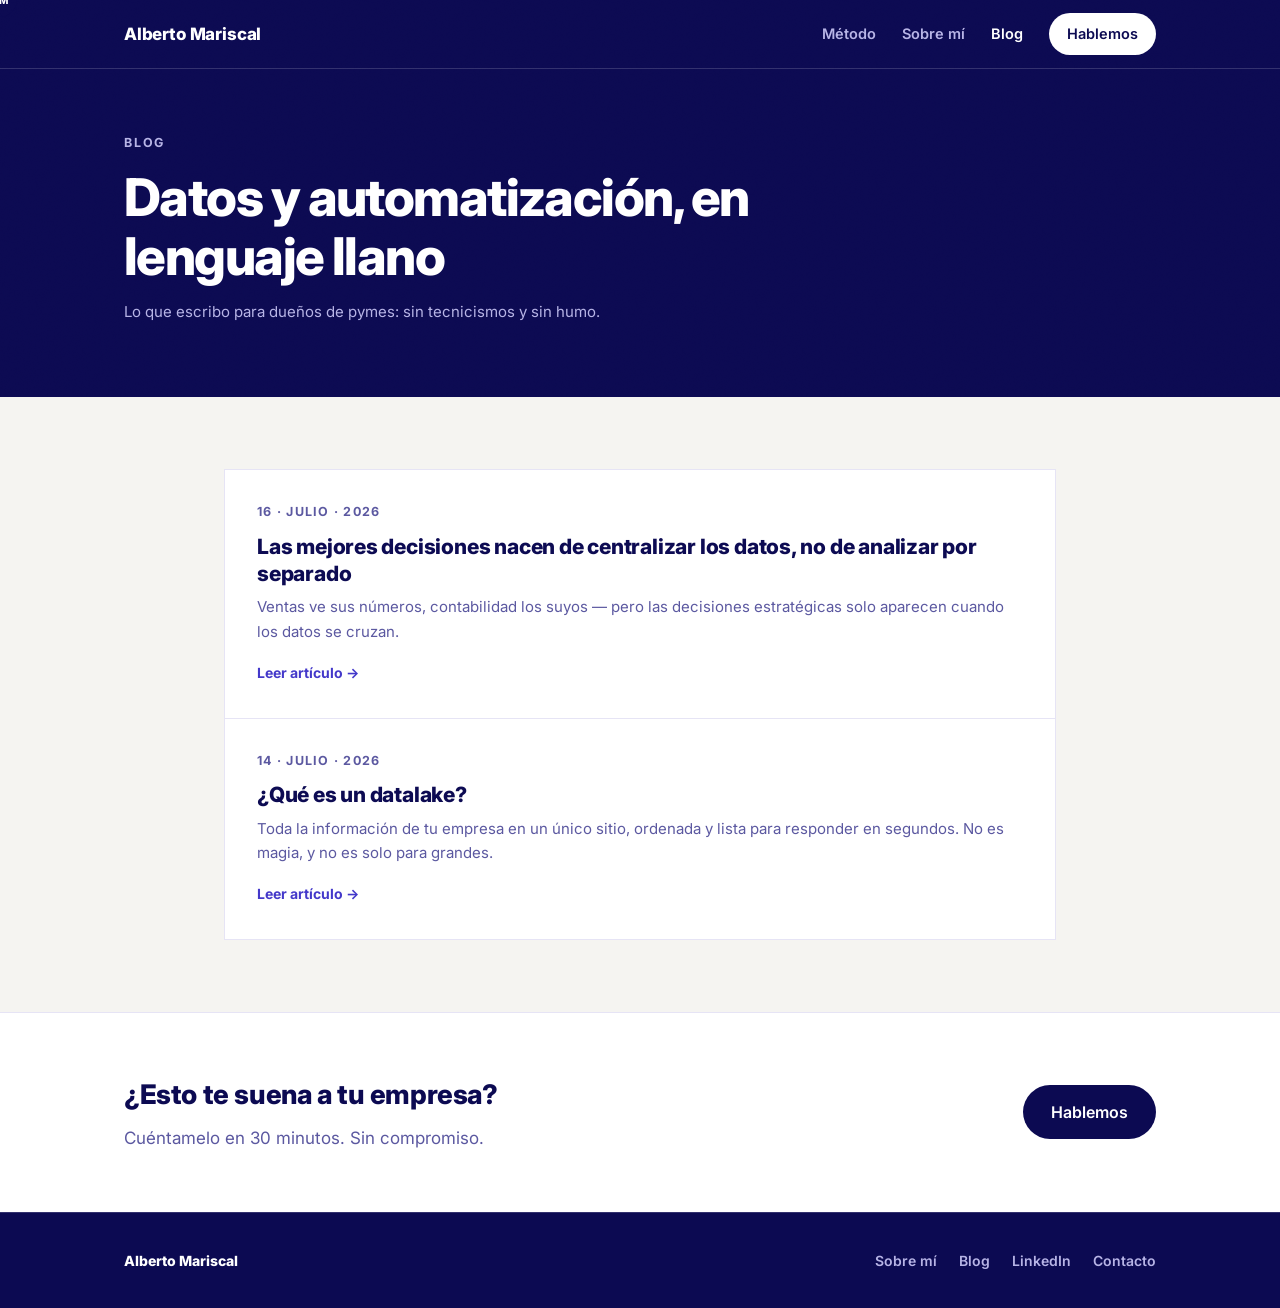
==== commit b047ccc3: "Corrige el criterio de recomendación y añade barra flotante persistente (llamada + LinkedIn) - Paso " ====
--- a/blog/index.html
+++ b/blog/index.html
@@ -73,5 +73,10 @@
     </div>
   </div>
 </footer>
+
+<div class="float-bar float-hidden" id="float-bar">
+  <a class="float-btn float-btn-primary" href="https://calendar.app.google/JsAp8YLcphyeCLzh8" target="_blank" rel="noopener"><span class="cta-ico">📅</span>Reservar llamada</a>
+  <a class="float-btn float-btn-secondary" href="https://www.linkedin.com/in/albertolmariscal/" target="_blank" rel="noopener"><span class="cta-ico">in</span>LinkedIn</a>
+</div>
 </body>
 </html>
--- a/styles.css
+++ b/styles.css
@@ -4,6 +4,7 @@
 :root{
   --navy:#0C0A52;
   --white:#FFFFFF;
+  --paper:#F5F4F1;
   --ink:#0C0A52;
   --text-mid:#5B58A0;
   --on-navy:#FFFFFF;
@@ -14,8 +15,8 @@
   --accent-hover:#332C9E;
 }
 *{margin:0;padding:0;box-sizing:border-box}
-html{-webkit-text-size-adjust:100%;scroll-behavior:smooth}
-body{font-family:"Inter",system-ui,-apple-system,sans-serif;background:var(--white);color:var(--ink);line-height:1.65;font-size:17px}
+html{-webkit-text-size-adjust:100%;scroll-behavior:smooth;scroll-snap-type:y proximity}
+body{font-family:"Inter",system-ui,-apple-system,sans-serif;background:var(--paper);color:var(--ink);line-height:1.65;font-size:17px}
 a{color:var(--accent);text-decoration:none}
 a:hover{color:var(--accent-hover)}
 img{max-width:100%;display:block}
@@ -39,30 +40,42 @@
 .btn-outline{display:inline-block;font-weight:600;font-size:16px;padding:13px 26px;border-radius:999px;border:1.5px solid rgba(12,10,82,.25);color:var(--ink);position:relative;will-change:transform;transition:border-color .15s,color .15s,transform .2s cubic-bezier(.16,1,.3,1)}
 .btn-outline:hover{border-color:var(--navy);color:var(--navy)}
 /* Sobre fondos oscuros, los botones se invierten (blanco sólido / borde blanco) */
-.hero .btn,.guarantee .btn,.contact .btn,.page-head .btn{background:#fff;color:var(--navy)}
-.hero .btn:hover,.guarantee .btn:hover,.contact .btn:hover{background:var(--on-navy-mid);color:var(--navy)}
-.hero .btn-outline,.guarantee .btn-outline,.contact .btn-outline,.page-head .btn-outline{border-color:rgba(255,255,255,.35);color:var(--on-navy)}
-.hero .btn-outline:hover,.guarantee .btn-outline:hover,.contact .btn-outline:hover{border-color:#fff;color:#fff}
+.hero .btn,.contact .btn,.page-head .btn{background:#fff;color:var(--navy)}
+.hero .btn:hover,.contact .btn:hover{background:var(--on-navy-mid);color:var(--navy)}
+.hero .btn-outline,.contact .btn-outline,.page-head .btn-outline{border-color:rgba(255,255,255,.35);color:var(--on-navy)}
+.hero .btn-outline:hover,.contact .btn-outline:hover{border-color:#fff;color:#fff}
 .btn:hover{box-shadow:0 10px 26px -10px rgba(12,10,82,.4)}
 
 /* ---------- Hero ---------- */
 .hero{background:var(--navy);color:var(--on-navy);position:relative;overflow:hidden}
-.hero-inner{position:relative;z-index:2;display:flex;align-items:center;gap:64px;padding-top:88px;padding-bottom:96px}
-.hero-copy{flex:1;min-width:0}
-.eyebrow{display:inline-block;font-size:12.5px;font-weight:600;letter-spacing:.14em;text-transform:uppercase;color:var(--on-navy);border:1.5px solid rgba(255,255,255,.35);border-radius:999px;padding:7px 16px;margin-bottom:26px}
-.hero h1{font-weight:800;font-size:60px;line-height:1.08;letter-spacing:-.03em;margin-bottom:24px}
+.hero-grid{display:grid;grid-template-columns:minmax(0,1.15fr) minmax(380px,1fr);align-items:stretch}
+.hero-copy-wrap{display:flex;align-items:center;padding:64px 0}
+.hero-copy{max-width:640px}
+.eyebrow{display:inline-block;font-size:12.5px;font-weight:600;letter-spacing:.14em;text-transform:uppercase;color:var(--on-navy);border:1.5px solid rgba(255,255,255,.35);border-radius:999px;padding:7px 16px;margin-bottom:30px}
+.hero h1{font-weight:800;font-size:76px;line-height:1.03;letter-spacing:-.035em;margin-bottom:28px}
 .hero h1 .hl{color:var(--on-navy)}
 .hero .sub{font-size:19px;color:var(--on-navy-mid);max-width:54ch;margin-bottom:34px}
 .hero .sub strong{color:var(--on-navy);font-weight:600}
 .hero-ctas{display:flex;gap:14px;flex-wrap:wrap;align-items:center}
 .hero-note{margin-top:18px;font-size:14px;color:var(--on-navy-mid)}
-.hero-photo-wrap{flex:none;position:relative}
-.hero-photo{width:300px;height:300px;border-radius:16px;object-fit:cover;position:relative;z-index:1;border:1px solid var(--line-dark)}
-.hero-photo-wrap::after{content:"";position:absolute;inset:-14px -14px auto auto;width:120px;height:120px;border-radius:14px;border:1.5px solid rgba(255,255,255,.3);z-index:0}
-.hero-photo-wrap::before{content:"";position:absolute;inset:auto auto -14px -14px;width:60px;height:60px;border-radius:50%;background:var(--accent);z-index:0}
-.photo-tag{position:absolute;z-index:2;left:-18px;bottom:26px;background:var(--navy);border:1px solid var(--line-dark);border-radius:10px;padding:10px 16px;font-size:13.5px;line-height:1.4}
+.hero-photo-bleed{position:relative;overflow:hidden}
+.hero-photo{width:100%;height:100%;object-fit:cover;position:absolute;inset:0;filter:grayscale(1) contrast(1.1) brightness(.92)}
+.hero-photo-bleed::after{content:"";position:absolute;inset:0;background:var(--navy);mix-blend-mode:color;opacity:.65}
+.photo-tag{position:absolute;z-index:2;left:28px;bottom:28px;background:var(--navy);border:1px solid var(--line-dark);border-radius:10px;padding:10px 16px;font-size:13.5px;line-height:1.4}
 .photo-tag strong{display:block;font-weight:800;font-size:14.5px}
 .photo-tag span{color:var(--on-navy-mid)}
+
+/* ---------- Carrusel de palabras a pantalla completa (inspirado en b-ta.ai, scrubbing 1:1 con el scroll) ---------- */
+.word-full-scroll{height:220vh;position:relative;scroll-snap-align:start}
+.word-full{position:sticky;top:0;height:100vh;height:100dvh;background:var(--navy);color:var(--on-navy);display:flex;flex-direction:column;
+  align-items:center;justify-content:center;text-align:center;overflow:hidden;padding:88px 24px 24px}
+.word-full-label{font-size:clamp(16px,2.2vw,22px);font-weight:600;color:var(--on-navy-mid);letter-spacing:-.01em;line-height:1.4;margin-bottom:2px}
+.word-full-display{position:relative;width:100%;height:min(24vh,190px);overflow:hidden}
+.wf-track{position:relative;width:100%;height:100%}
+.wf-item{position:absolute;left:0;right:0;top:50%;text-align:center;white-space:nowrap;font-weight:800;letter-spacing:-.04em;
+  font-size:clamp(48px,13vw,150px);color:var(--on-navy);will-change:transform,opacity,filter}
+.word-full.wf-static .wf-item{transform:translateY(-50%) !important;opacity:1 !important;filter:none !important}
+.word-full.wf-static .wf-item:not(:first-child){display:none}
 
 /* ---------- Textura de grano (muy sutil, no es color) ---------- */
 .grain{position:fixed;inset:0;z-index:9998;pointer-events:none;opacity:.03;mix-blend-mode:overlay;
@@ -86,89 +99,55 @@
 .sec-fade.sec-in{opacity:1;transform:none}
 @media (prefers-reduced-motion:reduce){.sec-fade{opacity:1;transform:none;transition:none}}
 
-/* ---------- Stats strip ---------- */
-.stats{background:var(--navy);border-top:1px solid var(--line-dark);color:var(--on-navy)}
-.stats-inner{display:grid;grid-template-columns:repeat(3,1fr);gap:28px;padding-top:44px;padding-bottom:44px}
-.stat .num{font-weight:800;font-size:32px;letter-spacing:-.02em;line-height:1.15}
-.stat .num em{font-style:normal;color:var(--on-navy)}
-.stat p{font-size:14.5px;color:var(--on-navy-mid);margin-top:6px;max-width:30ch}
-
 /* ---------- Secciones ---------- */
-.section{padding:96px 0}
+.section{padding:72px 0}
 .section.alt{background:var(--white);border-top:1px solid var(--line);border-bottom:1px solid var(--line)}
 .kicker{font-size:12.5px;font-weight:700;letter-spacing:.14em;text-transform:uppercase;color:var(--accent);margin-bottom:14px}
-.section h2{font-weight:800;font-size:40px;letter-spacing:-.025em;line-height:1.15;margin-bottom:16px;max-width:22ch}
-.section .lead-sub{color:var(--text-mid);font-size:18px;max-width:60ch;margin-bottom:52px}
-
-/* ---------- Dolores ---------- */
-.pain-grid{display:grid;grid-template-columns:repeat(2,1fr);gap:1px;background:var(--line);border:1px solid var(--line)}
-.pain{background:#fff;padding:30px 32px}
-.pain .mark{width:34px;height:34px;border-radius:50%;background:var(--navy);color:#fff;font-weight:800;font-size:13px;display:flex;align-items:center;justify-content:center;margin-bottom:18px}
-.pain h3{font-weight:800;font-size:19px;letter-spacing:-.01em;margin-bottom:8px;line-height:1.35}
-.pain p{font-size:15px;color:var(--text-mid)}
-.pain-cta{margin-top:40px;font-size:16.5px}
-.pain-cta strong{font-weight:800}
-
-/* ---------- Roadmap / método ---------- */
-.roadmap{display:grid;grid-template-columns:repeat(4,1fr);gap:0;margin:56px 0 8px;position:relative}
-.roadmap::before{content:"";position:absolute;top:17px;left:12.5%;right:12.5%;height:1.5px;background:var(--line)}
-.step{position:relative;padding:0 18px;text-align:center}
-.step .dot{width:36px;height:36px;border-radius:50%;margin:0 auto 18px;display:flex;align-items:center;justify-content:center;font-weight:800;font-size:14px;position:relative;z-index:1;background:#fff;border:1.5px solid var(--navy);color:var(--navy)}
-.step.done .dot{background:var(--navy);border-color:var(--navy);color:#fff}
-.step.current .dot{background:#fff;border-color:var(--navy);color:var(--navy);box-shadow:0 0 0 5px rgba(12,10,82,.1)}
-.step .when{font-size:12px;font-weight:700;letter-spacing:.1em;text-transform:uppercase;color:var(--accent);margin-bottom:6px}
-.step h4{font-weight:800;font-size:16.5px;letter-spacing:-.01em;margin-bottom:6px;line-height:1.3}
-.step p{font-size:14px;color:var(--text-mid)}
-.progress-wrap{max-width:560px;margin:48px auto 0;text-align:center}
-.progress-label{display:flex;justify-content:space-between;font-size:13px;font-weight:600;color:var(--text-mid);margin-bottom:8px}
-.progress-label .pl-right{color:var(--accent)}
-.progress-bar{height:6px;border-radius:999px;background:var(--line);overflow:hidden}
-.progress-fill{height:100%;width:0;border-radius:999px;background:var(--navy);transition:width 1.2s cubic-bezier(.22,1,.36,1)}
+.section h2{font-weight:800;font-size:44px;letter-spacing:-.03em;line-height:1.14;margin-bottom:16px;max-width:20ch}
+.section .lead-sub{color:var(--text-mid);font-size:18px;max-width:60ch;margin-bottom:36px}
+
+.how-close{font-size:17px;max-width:70ch}
+.how-close strong{font-weight:800;color:var(--ink)}
+
+/* ---------- Método: secuencia de pasos a pantalla completa (scroll-snap anidado) ---------- */
+.method-scroller{height:100vh;height:100dvh;overflow-y:auto;scroll-snap-type:y mandatory;-webkit-overflow-scrolling:touch;scrollbar-width:none;scroll-snap-align:start}
+.method-scroller::-webkit-scrollbar{display:none}
+.ms-step{height:100%;scroll-snap-align:start;scroll-snap-stop:always;display:flex;align-items:center;justify-content:center;overflow:hidden}
+.ms-step.ms-dark{background:var(--navy);color:var(--on-navy)}
+.ms-step.ms-light{background:var(--paper);color:var(--ink)}
+.ms-step.ms-dark .kicker{color:var(--on-navy-mid)}
+.ms-step.ms-dark .lead-sub{color:var(--on-navy-mid)}
+.ms-content{max-width:640px;max-height:100%;min-height:0;overflow-y:auto;padding:88px 24px 32px;text-align:center;margin:0 auto;
+  opacity:0;transform:translateY(30px) scale(.97);transition:opacity .7s cubic-bezier(.16,1,.3,1),transform .7s cubic-bezier(.16,1,.3,1)}
+.ms-step.ms-in .ms-content{opacity:1;transform:none}
+.ms-num{display:block;font-size:13px;font-weight:700;letter-spacing:.14em;text-transform:uppercase;color:var(--accent);margin-bottom:16px}
+.ms-step.ms-dark .ms-num{color:var(--on-navy-mid)}
+.ms-step .when{font-size:13px;font-weight:700;letter-spacing:.1em;text-transform:uppercase;color:var(--accent);margin-bottom:10px}
+.ms-step.ms-dark .when{color:var(--on-navy-mid)}
+.ms-step h3{font-weight:800;font-size:clamp(28px,4vw,40px);letter-spacing:-.02em;margin-bottom:16px;line-height:1.15}
+.ms-step .ms-content>p{font-size:18px;line-height:1.6}
+.ms-step.ms-dark .ms-content>p{color:var(--on-navy-mid)}
+.ms-hint{margin-top:36px;font-size:14px;color:var(--on-navy-mid);animation:ms-bounce 1.8s ease-in-out infinite}
+@keyframes ms-bounce{0%,100%{transform:translateY(0)}50%{transform:translateY(8px)}}
+.ms-verdict{margin-top:28px;text-align:left}
+.ms-verdict .verdict{padding:22px}
+@media (prefers-reduced-motion:reduce){.ms-hint{animation:none}.ms-content{transition:none;opacity:1;transform:none}}
 
 /* ---------- Veredicto (3 salidas) ---------- */
-.verdict-grid{display:grid;grid-template-columns:repeat(3,1fr);gap:1px;margin-top:48px;background:var(--line);border:1px solid var(--line)}
+.verdict-grid{display:grid;grid-template-columns:repeat(3,1fr);gap:1px;margin-top:32px;background:var(--line);border:1px solid var(--line)}
 .verdict{padding:30px;background:#fff}
 .verdict .tag{display:inline-block;font-size:11.5px;font-weight:700;letter-spacing:.12em;text-transform:uppercase;border-radius:999px;padding:6px 14px;margin-bottom:18px;border:1.5px solid var(--navy);color:var(--navy)}
 .verdict h3{font-weight:800;font-size:19px;letter-spacing:-.01em;margin-bottom:8px}
 .verdict p{font-size:15px;color:var(--text-mid)}
 
-/* ---------- Implementación / hitos ---------- */
-.milestones{margin-top:48px;display:grid;gap:0}
-.milestone{display:flex;gap:22px;position:relative;padding-bottom:36px}
-.milestone:last-child{padding-bottom:0}
-.milestone::before{content:"";position:absolute;left:17px;top:38px;bottom:4px;width:1.5px;background:var(--line)}
-.milestone:last-child::before{display:none}
-.m-dot{flex:none;width:36px;height:36px;border-radius:50%;display:flex;align-items:center;justify-content:center;font-weight:800;font-size:14px;background:#fff;border:1.5px solid var(--navy);color:var(--navy);position:relative;z-index:1}
-.milestone.done .m-dot{background:var(--navy);border-color:var(--navy);color:#fff}
-.m-body h4{font-weight:800;font-size:17px;letter-spacing:-.01em}
-.m-body .m-state{display:inline-block;font-size:11.5px;font-weight:700;letter-spacing:.1em;text-transform:uppercase;border-radius:999px;padding:4px 11px;margin-left:10px;vertical-align:2px;border:1.5px solid var(--navy);color:var(--navy)}
-.m-body p{font-size:15px;color:var(--text-mid);margin-top:5px;max-width:56ch}
-
-/* ---------- Diferencial (comparativa) ---------- */
-.compare{display:grid;grid-template-columns:repeat(3,1fr);gap:1px;margin-top:48px;background:var(--line);border:1px solid var(--line)}
-.comp{padding:30px;background:#fff}
-.comp.me{background:var(--navy)}
-.comp h3{font-weight:800;font-size:17px;letter-spacing:-.01em;margin-bottom:18px}
-.comp.me h3{color:#fff}
-.comp ul{list-style:none;display:grid;gap:12px}
-.comp li{font-size:14.5px;color:var(--text-mid);padding-left:22px;position:relative}
-.comp li::before{content:"—";position:absolute;left:0;color:#CBD5E1}
-.comp.me li{color:var(--on-navy-mid)}
-.comp.me li::before{content:"✓";color:#fff;font-weight:800}
-
-/* ---------- Garantía ---------- */
-.guarantee{background:var(--navy);color:var(--on-navy)}
-.guarantee-inner{padding-top:80px;padding-bottom:80px;text-align:center}
-.guarantee .kicker{color:var(--on-navy-mid)}
-.guarantee h2{font-weight:800;font-size:36px;letter-spacing:-.025em;line-height:1.2;max-width:26ch;margin:0 auto 18px}
-.guarantee p{color:var(--on-navy-mid);max-width:56ch;margin:0 auto 34px}
-
-/* ---------- Sobre mí teaser ---------- */
-.about-teaser{display:flex;gap:56px;align-items:center}
-.about-teaser .photo{width:240px;flex:none;border-radius:14px;overflow:hidden}
-.about-teaser .photo img{width:100%;aspect-ratio:1/1;object-fit:cover}
-.about-teaser p{color:var(--text-mid);margin-bottom:18px;max-width:56ch}
-.about-teaser p strong{color:var(--ink)}
+/* ---------- Confianza (garantía + autoridad) ---------- */
+.trust{background:var(--navy);color:var(--on-navy)}
+.trust-inner{padding-top:72px;padding-bottom:72px;text-align:center}
+.trust-guarantee{font-weight:800;font-size:clamp(28px,4vw,42px);letter-spacing:-.03em;line-height:1.25;max-width:26ch;margin:0 auto 22px}
+.trust-guarantee em{font-style:normal;color:#fff}
+.trust-authority{color:var(--on-navy-mid);font-size:17px;max-width:60ch;margin:0 auto}
+.trust-authority a{color:#fff;font-weight:600;border-bottom:1.5px solid rgba(255,255,255,.4)}
+.trust-authority a:hover{border-color:#fff}
 
 /* ---------- Blog cards ---------- */
 .post-list{display:grid;grid-template-columns:1fr 1fr;gap:1px;background:var(--line);border:1px solid var(--line)}
@@ -180,30 +159,42 @@
 .post-card p{color:var(--text-mid);font-size:15px}
 .post-card .read{display:inline-block;margin-top:16px;font-weight:700;font-size:14px;color:var(--accent)}
 
-/* ---------- Contacto ---------- */
-.contact{background:var(--navy);color:var(--on-navy)}
-.contact-inner{display:grid;grid-template-columns:1fr 1fr;gap:64px;padding-top:96px;padding-bottom:96px}
-.contact .kicker{color:var(--on-navy-mid)}
-.contact h2{font-weight:800;font-size:38px;letter-spacing:-.025em;line-height:1.2;margin-bottom:16px}
-.contact .contact-sub{color:var(--on-navy-mid);margin-bottom:30px;max-width:44ch}
-.contact-alt{display:grid;gap:14px}
-.contact-alt a{display:flex;align-items:center;gap:14px;border:1.5px solid var(--line-dark);border-radius:12px;padding:16px 20px;color:var(--on-navy);font-weight:600;font-size:15.5px}
-.contact-alt a:hover{border-color:#fff;color:var(--on-navy)}
-.contact-alt .ico{flex:none;width:34px;height:34px;border-radius:50%;border:1.5px solid rgba(255,255,255,.4);color:#fff;display:flex;align-items:center;justify-content:center;font-weight:800;font-size:13px}
-.contact-alt small{display:block;font-weight:400;color:var(--on-navy-mid);font-size:13px}
-.form{display:grid;gap:14px}
+/* ---------- Contacto / CTA final ---------- */
+.contact{background:var(--navy);color:var(--on-navy);padding:88px 0 72px;text-align:center}
+.contact-head{max-width:640px;margin:0 auto}
+.contact .kicker{color:var(--on-navy-mid);justify-content:center}
+.contact h2{font-weight:800;font-size:clamp(32px,4.4vw,48px);letter-spacing:-.03em;line-height:1.15;margin-bottom:14px}
+.contact .contact-sub{color:var(--on-navy-mid);font-size:18px;margin-bottom:0}
+.contact-actions{display:flex;flex-direction:column;align-items:center;gap:16px;max-width:480px;margin:44px auto 0}
+.cta-primary{display:block;width:100%;background:#fff;color:var(--navy);border-radius:18px;padding:26px 30px;
+  transition:transform .25s cubic-bezier(.16,1,.3,1),box-shadow .25s cubic-bezier(.16,1,.3,1);box-shadow:0 10px 30px -12px rgba(0,0,0,.35)}
+.cta-primary:hover{transform:translateY(-3px) scale(1.015);box-shadow:0 18px 40px -14px rgba(0,0,0,.45);color:var(--navy)}
+.cta-primary-main{display:flex;align-items:center;justify-content:center;gap:10px;font-weight:800;font-size:22px;letter-spacing:-.01em}
+.cta-primary-sub{display:block;margin-top:6px;font-size:14px;font-weight:600;color:var(--text-mid)}
+.cta-ico{font-size:20px}
+.cta-secondary{display:flex;align-items:center;gap:12px;width:100%;border:1.5px solid rgba(255,255,255,.3);border-radius:14px;padding:15px 20px;
+  color:var(--on-navy);font-weight:600;font-size:15px;transition:border-color .2s,background .2s}
+.cta-secondary:hover{border-color:#fff;background:rgba(255,255,255,.06);color:#fff}
+.cta-secondary .cta-ico{flex:none;width:32px;height:32px;border-radius:50%;border:1.5px solid rgba(255,255,255,.4);display:flex;align-items:center;justify-content:center;font-weight:800;font-size:13px}
+.cta-secondary small{display:block;font-weight:400;color:var(--on-navy-mid);font-size:12.5px}
+.contact-note{margin-top:26px;font-size:14px;color:var(--on-navy-mid)}
+
+.contact-form-block{max-width:480px;margin:56px auto 0;padding-top:40px;border-top:1px solid var(--line-dark);text-align:center}
+.contact-form-divider{font-size:13px;font-weight:700;letter-spacing:.08em;text-transform:uppercase;color:var(--on-navy-mid);margin-bottom:10px}
+.contact-form-block h3{font-weight:800;font-size:22px;letter-spacing:-.01em;margin-bottom:10px}
+.contact-form-block .contact-sub{font-size:15.5px;margin-bottom:24px}
+.form{display:grid;gap:14px;text-align:left}
 .form label{font-size:13.5px;font-weight:600;color:var(--on-navy-mid);display:grid;gap:7px}
 .form input,.form textarea{width:100%;background:rgba(255,255,255,.06);border:1.5px solid var(--line-dark);border-radius:9px;padding:13px 15px;color:var(--on-navy);font:inherit;font-size:15px}
 .form input:focus,.form textarea:focus{outline:none;border-color:#fff}
-.form textarea{min-height:110px;resize:vertical}
-.form .btn{width:100%;text-align:center;border:none;cursor:pointer;font-family:inherit}
-.form-note{font-size:13px;color:var(--on-navy-mid)}
+.form textarea{min-height:100px;resize:vertical}
+.form .btn{width:100%;text-align:center;border:none;cursor:pointer;font-family:inherit;margin-top:4px}
 
 /* ---------- Página interior ---------- */
 .page-head{background:var(--navy);color:var(--on-navy)}
 .page-head-inner{padding-top:64px;padding-bottom:72px}
 .page-head .kicker{color:var(--on-navy-mid)}
-.page-head h1{font-weight:800;font-size:44px;line-height:1.15;letter-spacing:-.025em;max-width:22ch}
+.page-head h1{font-weight:800;font-size:52px;line-height:1.14;letter-spacing:-.03em;max-width:20ch}
 .page-head .meta{margin-top:14px;font-size:15px;color:var(--on-navy-mid)}
 .prose{max-width:680px;padding-top:68px;padding-bottom:96px}
 .prose p{margin-bottom:24px}
@@ -215,10 +206,10 @@
 .prose figcaption{margin-top:10px;font-size:14px;color:var(--text-mid)}
 .about-layout{display:flex;gap:56px;align-items:flex-start;padding-top:68px;padding-bottom:40px}
 .about-photo{width:230px;flex:none;border-radius:14px;overflow:hidden}
-.about-photo img{width:100%;aspect-ratio:1/1;object-fit:cover}
+.about-photo img{width:100%;aspect-ratio:1/1;object-fit:cover;filter:grayscale(1) contrast(1.1) brightness(.97)}
 .about-body{max-width:600px}
 .about-body p{margin-bottom:24px}
-.about-facts{display:grid;grid-template-columns:repeat(3,1fr);gap:1px;padding-top:24px;padding-bottom:96px;background:var(--line);border:1px solid var(--line)}
+.about-facts{display:grid;grid-template-columns:repeat(3,1fr);gap:1px;padding-top:24px;padding-bottom:56px;background:var(--line);border:1px solid var(--line)}
 .fact{padding:26px 28px;background:#fff}
 .fact h3{font-weight:800;font-size:16.5px;letter-spacing:-.01em;margin-bottom:6px}
 .fact p{font-size:14.5px;color:var(--text-mid)}
@@ -237,6 +228,19 @@
 .footer-links a{color:var(--on-navy-mid);font-weight:600}
 .footer-links a:hover{color:var(--on-navy)}
 
+/* ---------- Barra flotante (siempre visible: llamada + LinkedIn) ---------- */
+.float-bar{position:fixed;left:50%;bottom:20px;transform:translateX(-50%);z-index:60;display:flex;gap:8px;
+  background:var(--navy);padding:7px;border-radius:999px;box-shadow:0 12px 32px -10px rgba(0,0,0,.45);
+  transition:opacity .3s ease,transform .3s ease}
+.float-bar.float-hidden{opacity:0;transform:translateX(-50%) translateY(16px);pointer-events:none}
+.float-btn{display:flex;align-items:center;gap:7px;padding:11px 18px;border-radius:999px;font-weight:700;font-size:14px;white-space:nowrap}
+.float-btn-primary{background:#fff;color:var(--navy)}
+.float-btn-primary:hover{background:var(--on-navy-mid);color:var(--navy)}
+.float-btn-secondary{color:var(--on-navy)}
+.float-btn-secondary:hover{background:rgba(255,255,255,.1);color:#fff}
+.float-btn .cta-ico{font-size:14px;width:20px;height:20px;border-radius:50%;display:flex;align-items:center;justify-content:center}
+.float-btn-secondary .cta-ico{border:1.5px solid rgba(255,255,255,.4);font-size:11px}
+
 /* ---------- Reveal ---------- */
 .reveal{opacity:0;transform:translateY(22px) scale(.985);filter:blur(4px);transition:opacity .7s cubic-bezier(.16,1,.3,1),transform .7s cubic-bezier(.16,1,.3,1),filter .7s cubic-bezier(.16,1,.3,1)}
 .reveal.in{opacity:1;transform:none;filter:blur(0)}
@@ -248,29 +252,43 @@
 
 /* ---------- Responsive ---------- */
 @media (max-width:900px){
-  .pain-grid,.verdict-grid,.compare{grid-template-columns:1fr 1fr}
-  .roadmap{grid-template-columns:1fr 1fr;gap:32px 0}
-  .roadmap::before{display:none}
-  .contact-inner{grid-template-columns:1fr;gap:48px}
+  .hero-grid{grid-template-columns:1fr;min-height:0}
+  .hero-photo-bleed{order:-1;height:340px}
+  .hero-copy-wrap{padding:52px 0 40px}
+  .hero h1{font-size:52px}
+  .ms-verdict{grid-template-columns:1fr 1fr}
+  .ms-step h3{font-size:30px}
 }
 @media (max-width:680px){
-  .hero-inner{flex-direction:column-reverse;text-align:center;gap:44px;padding-top:56px;padding-bottom:64px}
-  .hero h1{font-size:40px}
-  .hero .sub{margin-left:auto;margin-right:auto}
+  .hero-copy{text-align:center;max-width:none}
+  .hero h1{font-size:36px}
+  .hero .sub{margin-left:auto;margin-right:auto;font-size:16.5px}
   .hero-ctas{justify-content:center}
-  .hero-photo{width:230px;height:230px}
-  .photo-tag{left:50%;transform:translateX(-50%);bottom:-18px;white-space:nowrap}
-  .stats-inner{grid-template-columns:1fr;gap:22px;padding-top:32px;padding-bottom:32px}
-  .section{padding:64px 0}
-  .section h2{font-size:29px}
-  .pain-grid,.verdict-grid,.compare,.roadmap{grid-template-columns:1fr}
-  .step{text-align:left;display:flex;gap:16px;padding:0}
-  .step .dot{margin:0}
-  .about-teaser,.about-layout{flex-direction:column;gap:36px}
-  .about-facts{grid-template-columns:1fr}
+  .hero-photo-bleed{height:220px}
+  .hero-copy-wrap{padding:36px 0 28px}
+  .photo-tag{left:50%;transform:translateX(-50%);white-space:nowrap}
+  .section{padding:48px 0}
+  .section h2{font-size:28px}
+  .section .lead-sub{margin-bottom:24px;font-size:16.5px}
+  .how-close{font-size:15.5px}
+  .ms-step h3{font-size:25px}
+  .ms-step .ms-content>p{font-size:16px}
+  .ms-content{padding:20px 20px}
+  .ms-verdict{grid-template-columns:1fr;margin-top:14px;gap:1px}
+  .ms-verdict .verdict{padding:14px}
+  .ms-verdict h3{font-size:16px;margin-bottom:2px}
+  .ms-verdict p{font-size:13.5px}
+  .ms-hint{margin-top:22px}
+  .about-layout{flex-direction:column;gap:28px}
+  .about-facts{grid-template-columns:1fr;padding-bottom:32px}
+  .fact{padding:20px 22px}
   .post-list{grid-template-columns:1fr}
-  .page-head h1{font-size:30px}
+  .post-card{padding:24px}
+  .page-head h1{font-size:28px}
+  .page-head-inner{padding-top:44px;padding-bottom:48px}
   .nav{gap:14px}
   .nav .hide-m{display:none}
-  .guarantee h2,.contact h2{font-size:28px}
-}
+  .contact{padding:56px 0 48px}
+  .contact h2{font-size:26px}
+  .trust-inner{padding-top:48px;padding-bottom:48px}
+}
